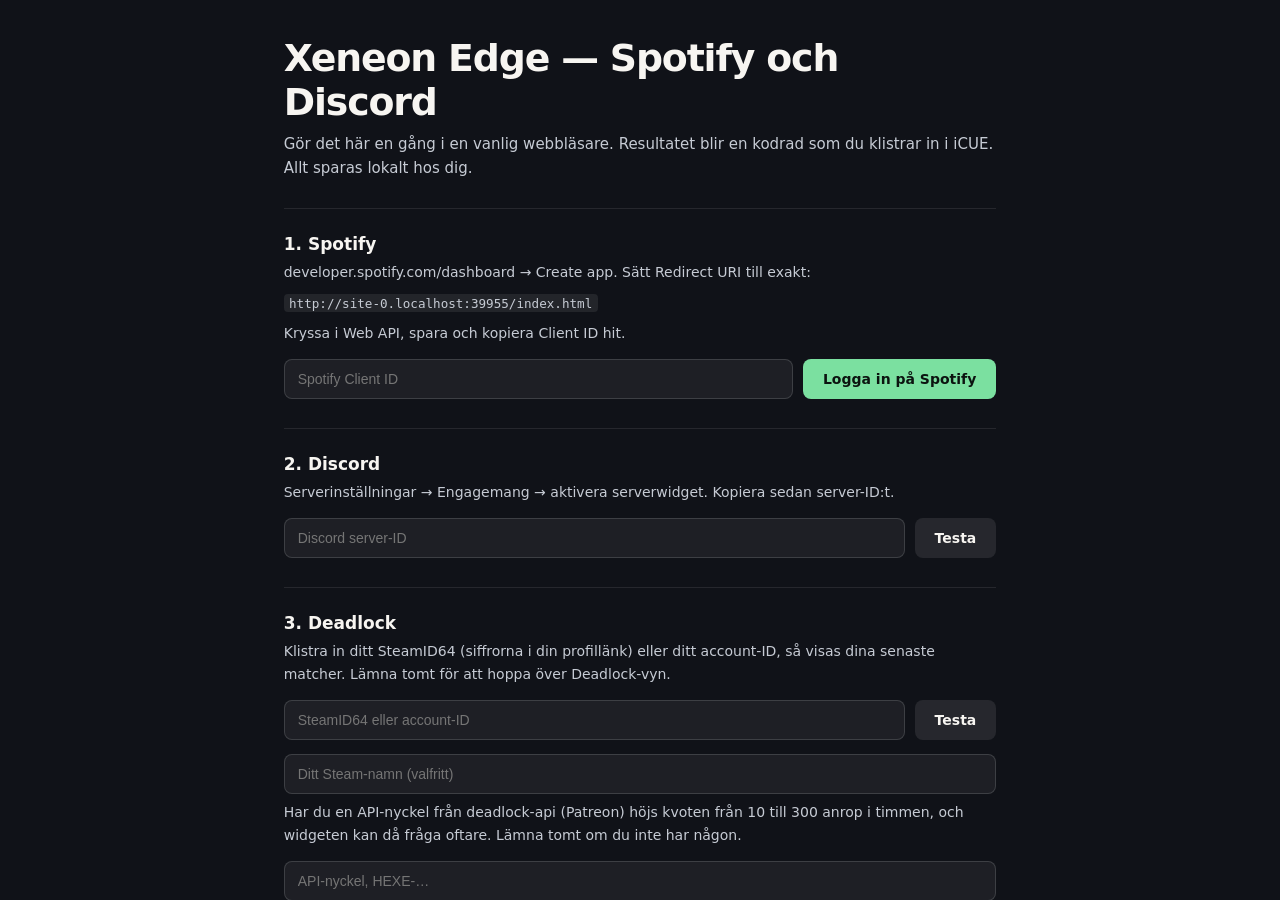
==== index.html @ 40d49f77 "Add files via upload" ====
<!DOCTYPE html>
<html lang="sv">
<head>
<meta charset="utf-8">
<meta name="viewport" content="width=device-width, initial-scale=1, viewport-fit=cover">
<title>Xeneon Edge — Spotify / Discord</title>
<link rel="stylesheet" href="styles.css?v=45">
</head>

<body data-view="spotify">

<div id="grad"></div>
<div id="bg"></div>
<div id="glow"></div>
<div id="glow2"></div>
<div id="glow3"></div>

<img id="art" alt="" crossorigin="anonymous" style="display:none">
<section class="view on" id="vSpotify">
  <div id="artWrap"><img id="artView" alt=""></div>
  <div id="main">
  <div id="head">
    <div id="title">Ansluter…</div>
    <div id="artist"></div>
    <div id="album"></div>
  </div>
  <div id="foot">
    <div id="progress">
      <span id="tCur">0:00</span>
      <div id="track"><div id="played"></div></div>
      <span id="tTot" class="r">0:00</span>
    </div>
    <div id="controls">
      <button class="round small" id="btnShuffle" title="Blanda"><svg viewBox="0 0 24 24"><path d="M17 3l4 4-4 4V8h-2.2l-2.3 3-1.3-1.7L13.6 6H17V3zM3 6h4.3l7 9H17v-3l4 4-4 4v-3h-3.6l-7-9H3V6zm0 12h3.4l2.3-3 1.3 1.7L7.9 21H3v-3z"/></svg></button>
      <button class="round" id="btnPrev" title="Föregående"><svg viewBox="0 0 24 24"><path d="M6 5h2.4v14H6zm3.4 7L20 5v14z"/></svg></button>
      <button class="round" id="btnPlay" title="Spela eller pausa"><svg viewBox="0 0 24 24"><path id="playPath" d="M7 4l13 8-13 8z"/></svg></button>
      <button class="round" id="btnNext" title="Nästa"><svg viewBox="0 0 24 24"><path d="M15.6 5H18v14h-2.4zM14.6 12L4 19V5z"/></svg></button>
      <button class="round small" id="btnRepeat" title="Upprepa"><svg viewBox="0 0 24 24"><path id="repPath" d="M7 7h10v3l4-4-4-4v3H5v6h2V7zm10 10H7v-3l-4 4 4 4v-3h12v-6h-2v4z"/></svg></button>
    </div>
    <div id="volRow">
      <div id="vol">
        <button class="round small" id="volDown" title="Sänk volymen"><svg viewBox="0 0 24 24"><path d="M3 9h4l5-4v14l-5-4H3zm12 1h7v3h-7z"/></svg></button>
        <div id="volBar"><div id="volFill"></div></div>
        <button class="round small" id="volUp" title="Höj volymen"><svg viewBox="0 0 24 24"><path d="M3 9h4l5-4v14l-5-4H3zm14-1h3v3h3v3h-3v3h-3v-3h-3v-3h3z"/></svg></button>
        <span id="volNum"></span>
      </div>
    </div>
    <div id="meta2">
      <div id="next"><img id="nextArt" alt=""><span id="nextTxt"></span></div>
      <span id="device"></span>
    </div>
  </div>
  </div>
  <div id="idle">
    <div id="idleLeft">
      <div id="clock">--:--</div>
      <div id="date"></div>
      <div id="idleMsg">Inget spelas just nu</div>
    </div>
    <div id="wxRule"></div>
    <div id="wx">
      <div id="wxNow">
        <div id="wxIcon"></div>
        <div>
          <div id="wxTemp">--°</div>
          <div id="wxText"></div>
          <div id="wxRange"></div>
        </div>
      </div>
      <div id="wxHours"></div>
      <div id="wxPlace"></div>
    </div>
  </div>
</section>

<div id="voice">
  <div class="faces" id="voiceFaces"></div>
  <div id="voiceName"></div>
</div>

<section class="view" id="vDiscord">
  <div id="dcHead">
    <h2><span id="dcDot"></span>Discord</h2>
    <span id="dcCount"></span>
  </div>
  <div id="dcBody"><div id="dcMsg">Hämtar…</div></div>
</section>


<section id="vDeadlock">
  <div id="dlHead">
    <img id="dlLogo" src="deadlock-logo.png" alt="Deadlock"
         onload="document.getElementById('dlHead').classList.add('haslogo')"
         onerror="this.remove()">
    <h2>Deadlock</h2>
    <span id="dlForm"></span>
    <span id="dlStreak"></span>
    <span id="dlFresh"></span>
    <button id="dlRefresh" title="Hämta om">Refresh</button>
    <button id="heroBtn">Heroes</button>
    <button id="itemsBtn">Items</button>
    <span id="dlClose">Swipe up to close</span>
    <button id="patchBtn" title="Patch notes">
      <img src="ui/patchnotes.png?v=45" alt="">
    </button>
  </div>
  <div id="listView">
    <div id="career"></div>
    <div id="dlBody"><div id="dlMsg">Loading…</div></div>
  </div>
  <div id="secNav">
    <button id="navPrev" title="Tillbaka">←</button>
    <span id="secName"></span>
    <button id="navNext" title="Nästa">→</button>
  </div>
  <div id="items">
    <div id="itemGrid"></div>
  </div>
  <div id="heroes">
    <div id="heroGrid"></div>
    <div id="heroSum"></div>
  </div>
  <div id="patch">
    <div id="patchSide">
      <div id="patchBar">
        <button id="patchBack">← Matches</button>
        <button id="patchRefresh" title="Hämta om">Refresh</button>
      </div>
      <div id="patchList"></div>
    </div>
    <div id="patchDoc"></div>
    <div id="patchHeroes"></div>
  </div>
  <div id="dlDetail">
    <div id="dlBg"></div>
    <div id="mHead"><button id="dlBack">← Matches</button></div>
    <div id="scoreBar"></div>
    <div id="teams"></div>
    <div id="player">
      <div id="pLeft"></div>
      <div id="pRight"></div>
    </div>
  </div>
</section>

<div id="now"></div>
<div id="dlFlash"></div>
<div id="grip" title="Deadlock">
  <svg viewBox="0 0 24 24"><path d="M12 16l-7-7h14z"/></svg>
  <span id="gripText">Deadlock</span>
</div>
<div id="streak"></div>
<div id="tip"></div>
<div id="toasts"></div>

<button id="gear" title="Inställningar">
  <svg viewBox="0 0 24 24"><path d="M12 15.5A3.5 3.5 0 1 1 12 8.5a3.5 3.5 0 0 1 0 7zm7.4-2.2.1-1.3-.1-1.3 2-1.5-2-3.4-2.3 1a7.6 7.6 0 0 0-2.2-1.3L14.5 3h-5l-.4 2.5a7.6 7.6 0 0 0-2.2 1.3l-2.3-1-2 3.4 2 1.5-.1 1.3.1 1.3-2 1.5 2 3.4 2.3-1c.7.6 1.4 1 2.2 1.3l.4 2.5h5l.4-2.5c.8-.3 1.5-.7 2.2-1.3l2.3 1 2-3.4z"/></svg>
</button>

<div id="setup">
 <div class="wrap">
  <h1>Xeneon Edge — Spotify och Discord</h1>
  <p>Gör det här en gång i en vanlig webbläsare. Resultatet blir en kodrad som du klistrar in i iCUE. Allt sparas lokalt hos dig.</p>

  <div class="step">
    <h3>1. Spotify</h3>
    <p>developer.spotify.com/dashboard → Create app. Sätt Redirect URI till exakt:</p>
    <p><code id="redir"></code></p>
    <p>Kryssa i Web API, spara och kopiera Client ID hit.</p>
    <div class="field">
      <input id="inCid" placeholder="Spotify Client ID" autocomplete="off" spellcheck="false">
      <button class="btn" id="btnLogin">Logga in på Spotify</button>
    </div>
    <p id="authState"></p>
  </div>

  <div class="step">
    <h3>2. Discord</h3>
    <p>Serverinställningar → Engagemang → aktivera serverwidget. Kopiera sedan server-ID:t.</p>
    <div class="field">
      <input id="inGuild" placeholder="Discord server-ID" inputmode="numeric" autocomplete="off">
      <button class="btn ghost" id="btnTest">Testa</button>
    </div>
    <p id="dcState"></p>
  </div>


  <div class="step">
    <h3>3. Deadlock</h3>
    <p>Klistra in ditt SteamID64 (siffrorna i din profillänk) eller ditt account-ID, så visas dina senaste matcher. Lämna tomt för att hoppa över Deadlock-vyn.</p>
    <div class="field">
      <input id="inDl" placeholder="SteamID64 eller account-ID" inputmode="numeric" autocomplete="off">
      <button class="btn ghost" id="btnDlTest">Testa</button>
    </div>
    <div class="field">
      <input id="inNm" placeholder="Ditt Steam-namn (valfritt)" autocomplete="off">
    </div>
    <p>Har du en API-nyckel från deadlock-api (Patreon) höjs kvoten från 10 till 300 anrop
       i timmen, och widgeten kan då fråga oftare. Lämna tomt om du inte har någon.</p>
    <div class="field">
      <input id="inKey" placeholder="API-nyckel, HEXE-…" autocomplete="off" spellcheck="false">
    </div>
    <p id="dlState"></p>
  </div>

  <div class="step">
    <h3>4. Väder i viloläget</h3>
    <p>Skriv din ort så visas vädret bredvid klockan när ingen musik spelas. Data från Open-Meteo, ingen nyckel eller inloggning behövs.</p>
    <div class="field">
      <input id="inWx" placeholder="Solna" autocomplete="off">
      <button class="btn ghost" id="btnWx">Slå upp</button>
    </div>
    <p id="wxState"></p>
  </div>
  <div class="step">
    <h3>5. Tillbaka till musiken automatiskt</h3>
    <p>Sekunder innan Discord-vyn växlar tillbaka av sig själv. 0 stänger av.</p>
    <div class="field">
      <input id="inBack" placeholder="0" inputmode="numeric" style="max-width:120px;min-width:120px">
    </div>
  </div>

  <div class="step">
    <h3>6. Klistra in i iCUE</h3>
    <p>Lägg till en iFrame-widget och klistra in hela kodraden nedan.</p>
    <div class="field">
      <button class="btn" id="btnMake">Skapa kod</button>
      <button class="btn ghost" id="btnCopy">Kopiera</button>
      <button class="btn ghost" id="btnClose">Stäng</button>
    </div>
    <div id="out">Logga in på Spotify först.</div>
    <p>Koden innehåller din personliga token. Behåll den för dig själv.</p>
  </div>
 </div>
</div>
<script src="js/core.js?v=45"></script>
<script src="js/spotify.js?v=45"></script>
<script src="js/weather.js?v=45"></script>
<script src="js/deadlock-data.js?v=45"></script>
<script src="js/deadlock-match.js?v=45"></script>
<script src="js/deadlock-player.js?v=45"></script>
<script src="js/deadlock-heroes.js?v=45"></script>
<script src="js/deadlock-patch.js?v=45"></script>
<script src="js/ui.js?v=45"></script>
<script src="js/boot.js?v=45"></script>
</body>
</html>
---- styles.css ----
@font-face{font-family:'Reaver';src:url('fonts/reaver-semibold.woff2') format('woff2');
    font-weight:600 900;font-display:swap}
  @font-face{font-family:'Reaver';src:url('fonts/reaver-regular.woff2') format('woff2');
    font-weight:400 500;font-display:swap}
  @font-face{font-family:'Radiance';src:url('fonts/radiance-regular.woff2') format('woff2');
    font-weight:400 500;font-display:swap}
  @font-face{font-family:'Radiance';src:url('fonts/radiance-bold.woff2') format('woff2');
    font-weight:600 900;font-display:swap}
  :root{
    --ink:#F7F5F1; --ink-dim:#C6CBD4; --base:#161922;
    --accent:#7BE0A0; --accent2:#5C8FD6; --g1:#2C4A46; --g2:#12151C;
    --discord:#5865F2;
    --pad: clamp(16px, 4vh, 44px);
    --title: clamp(28px, 12vh, 132px);
    --artist: clamp(15px, 4.6vh, 50px);
    --meta: clamp(11px, 2.7vh, 28px);
  }
  *{box-sizing:border-box;margin:0;padding:0}
  html,body{width:100%;height:100%;min-width:100vw;min-height:100vh;overflow:hidden;
      background:#14161C}
  body{background:var(--base);color:var(--ink);touch-action:none;overscroll-behavior:none;
    font-family:"Segoe UI Variable Display","Segoe UI",system-ui,sans-serif;
    -webkit-font-smoothing:antialiased;user-select:none}
  button{font:inherit;color:inherit;background:none;border:0;cursor:pointer;
    -webkit-tap-highlight-color:transparent;outline:none}
  button:focus{outline:none}
  button:focus-visible{outline:2px solid rgba(255,255,255,.6);outline-offset:3px;border-radius:50%}
  *{-webkit-tap-highlight-color:transparent}

  /* --- bakgrund: mjuk färgtoning ur omslaget + drivande omslagsbild --- */
  #grad{position:fixed;inset:0;z-index:0;background-size:180% 180%;
        background-image:linear-gradient(155deg, var(--g1) 0%, var(--g2) 55%, var(--g1) 100%);
        animation:slide 28s ease-in-out infinite alternate;
        transition:background-image .7s ease}
  @keyframes slide{
    from{background-position:0% 20%}
    to  {background-position:100% 80%}
  }
  #bg{position:fixed;inset:-16%;z-index:0;background-size:cover;background-position:center;
      filter:blur(70px) saturate(1.7) brightness(.85);opacity:.5;
      transition:background-image .45s ease;animation:drift 36s ease-in-out infinite alternate}
  @keyframes drift{
    from{transform:scale(1.15) translate(-3%,-2%) rotate(-1.5deg);filter:blur(70px) saturate(1.6) brightness(.8) hue-rotate(-8deg)}
    to  {transform:scale(1.32) translate(3%,2%) rotate(1.5deg);filter:blur(70px) saturate(1.9) brightness(.92) hue-rotate(8deg)}
  }
  #glow,#glow2,#glow3{position:fixed;inset:-10%;z-index:0;pointer-events:none;
      mix-blend-mode:screen;will-change:transform,opacity}
  #glow{background:radial-gradient(closest-side, var(--accent), transparent 72%);
        width:70%;height:150%;inset:auto;left:-8%;top:-25%;filter:blur(60px);
        animation:orbit1 23s ease-in-out infinite alternate}
  #glow2{background:radial-gradient(closest-side, var(--accent2), transparent 72%);
        width:60%;height:140%;inset:auto;right:-6%;top:-15%;filter:blur(70px);
        animation:orbit2 31s ease-in-out infinite alternate}
  #glow3{background:radial-gradient(closest-side, var(--accent), transparent 70%);
        width:44%;height:120%;inset:auto;left:38%;bottom:-40%;filter:blur(80px);
        animation:orbit3 17s ease-in-out infinite alternate}
  @keyframes orbit1{
    from{opacity:.22;transform:translate(0,0) scale(1)}
    to  {opacity:.5;transform:translate(26%,12%) scale(1.22)}
  }
  @keyframes orbit2{
    from{opacity:.42;transform:translate(0,6%) scale(1.1)}
    to  {opacity:.16;transform:translate(-30%,-8%) scale(.9)}
  }
  @keyframes orbit3{
    from{opacity:.3;transform:translate(-14%,0) scale(.95)}
    to  {opacity:.12;transform:translate(18%,-14%) scale(1.3)}
  }
  body.paused #bg,body.paused #glow,body.paused #glow2,body.paused #glow3,
  body.paused #grad{animation-play-state:paused}

  .view{position:fixed;inset:0;width:100vw;height:100vh;z-index:1;opacity:0;pointer-events:none;transition:opacity .3s ease}
  .view.on{opacity:1;pointer-events:auto}

  /* ---------------- Spotify ---------------- */
  #vSpotify{display:flex;flex-direction:row;align-items:stretch;gap:var(--pad);padding:var(--pad)}
  #artWrap{height:76%;aspect-ratio:1;flex:none;align-self:center}
  #artView{width:100%;height:100%;border-radius:12px;object-fit:contain;
       opacity:1;
       background:rgba(255,255,255,.05);box-shadow:0 18px 50px rgba(0,0,0,.5);
       transition:transform .9s cubic-bezier(.2,.7,.2,1)}
  body.beat #artView{transform:scale(1.012)}
  #main{flex:1;min-width:0;display:flex;flex-direction:column}
  #artView,#head{transition:opacity .2s ease, transform .22s ease}
  body.swap #artView{opacity:0;transform:scale(.965)}
  body.swap #head{opacity:0;transform:translateY(10px)}
  #grad{transition:background .7s ease}
  #head{flex:1;min-height:0;display:flex;flex-direction:column;justify-content:center;gap:.12em}
  #title{font-size:var(--title);font-weight:800;letter-spacing:-.03em;line-height:1;
         white-space:nowrap;overflow:hidden;text-overflow:ellipsis}
  #artist{font-size:var(--artist);font-weight:600;color:var(--ink);opacity:.92;
          white-space:nowrap;overflow:hidden;text-overflow:ellipsis}
  #album{font-size:var(--meta);color:var(--ink-dim);opacity:.75;
         white-space:nowrap;overflow:hidden;text-overflow:ellipsis}

  #foot{flex:none;display:flex;flex-direction:column;align-items:center;gap:clamp(6px,1.4vh,16px)}
  #progress{width:100%;display:flex;align-items:center;gap:.8em}
  #progress span{font-size:var(--meta);color:var(--ink-dim);font-variant-numeric:tabular-nums;
                 opacity:.85;min-width:5ch}
  #progress span.r{text-align:right}
  #track{flex:1;height:clamp(4px,.9vh,8px);border-radius:99px;background:rgba(255,255,255,.22);
         touch-action:none;position:relative}
  #played{height:100%;width:0;border-radius:99px;background:var(--ink);transition:width .25s linear}

  #controls{display:flex;align-items:center;justify-content:center;gap:clamp(16px,4vh,52px)}
  .round{border-radius:50%;display:grid;place-items:center;flex:none;opacity:.9;
       width:clamp(44px,11vh,110px);height:clamp(44px,11vh,110px);
       transition:opacity .15s,background .15s,transform .1s}
  .round:hover,.round:focus-visible{opacity:1;background:rgba(255,255,255,.12)}
  .round:active{transform:scale(.92)}
  .round svg{width:52%;height:52%;fill:currentColor}
  .small{width:clamp(34px,7.5vh,76px);height:clamp(34px,7.5vh,76px);opacity:.6}
  .small.active{opacity:1;color:var(--accent)}
  #btnPlay{width:clamp(56px,15vh,152px);height:clamp(56px,15vh,152px);
       background:var(--ink);color:#111;opacity:1}
  #btnPlay:hover{background:#fff}
  #btnPlay svg{width:40%;height:40%}

  #volRow{display:flex;align-items:center;justify-content:center;gap:clamp(10px,2vh,22px);
          width:min(62%,820px)}
  #vol{display:none;align-items:center;gap:clamp(10px,2vh,22px);width:100%}
  #vol.on{display:flex}
  #vol .round{width:clamp(40px,9vh,92px);height:clamp(40px,9vh,92px);background:rgba(255,255,255,.1);opacity:.9}
  #volBar{flex:1;height:clamp(14px,3vh,30px);border-radius:99px;background:rgba(255,255,255,.2);
          touch-action:none;position:relative;cursor:pointer}
  #volFill{height:100%;width:50%;border-radius:99px;background:var(--accent);transition:width .1s}
  #volFill::after{content:"";position:absolute;top:50%;left:calc(var(--vp,50%) - .5em);
          width:1em;height:1em;border-radius:50%;background:#fff;transform:translateY(-50%);
          box-shadow:0 2px 10px rgba(0,0,0,.45)}
  #volNum{font-size:var(--meta);color:var(--ink-dim);font-variant-numeric:tabular-nums;
          min-width:4.5ch;text-align:right}

  #meta2{display:flex;align-items:center;justify-content:center;gap:clamp(14px,3vh,34px);
         width:100%;min-height:1.2em}
  #next{display:none;align-items:center;gap:.55em;min-width:0;max-width:52%}
  #next.on{display:flex}
  #nextArt{width:clamp(24px,4.6vh,50px);height:clamp(24px,4.6vh,50px);border-radius:5px;
           object-fit:cover;background:rgba(255,255,255,.1);flex:none}
  #nextTxt{font-size:var(--meta);color:var(--ink-dim);white-space:nowrap;overflow:hidden;
           text-overflow:ellipsis;min-width:0}
  #nextTxt b{color:var(--ink);font-weight:600}
  #nextTxt i{font-style:normal;opacity:.55;margin-right:.45em}
  #device{font-size:var(--meta);color:var(--accent);opacity:.85;
          white-space:nowrap;overflow:hidden;text-overflow:ellipsis;max-width:20ch}

  #idle{position:absolute;inset:0;display:none;align-items:center;justify-content:center;
        gap:clamp(24px,5vw,90px);padding:0 var(--pad)}
  #idle.on{display:flex}
  body.idle #now{display:none}
  #idleLeft{display:flex;flex-direction:column;align-items:flex-end;text-align:right}
  #clock{font-size:clamp(54px,32vh,240px);font-weight:200;letter-spacing:-.045em;
         font-variant-numeric:tabular-nums;line-height:.92}
  #date{font-size:var(--meta);color:var(--ink-dim);opacity:.8;margin-top:.5em;
        text-transform:capitalize;letter-spacing:.04em}
  #idleMsg{font-size:var(--meta);color:var(--ink-dim);opacity:.5;margin-top:.2em}
  #wxRule{width:1px;align-self:stretch;margin:14% 0;
          background:linear-gradient(180deg,transparent,rgba(255,255,255,.22),transparent)}
  #wx{display:none;flex-direction:column;gap:clamp(8px,1.6vh,18px);min-width:0}
  #wx.on{display:flex}
  #wxNow{display:flex;align-items:center;gap:clamp(10px,2vw,26px)}
  #wxIcon{width:clamp(44px,13vh,130px);height:clamp(44px,13vh,130px);flex:none}
  #wxTemp{font-size:clamp(34px,14vh,120px);font-weight:300;letter-spacing:-.04em;
          line-height:.9;font-variant-numeric:tabular-nums}
  #wxText{font-size:var(--meta);color:var(--ink-dim)}
  #wxPlace{font-size:var(--meta);color:var(--ink-dim);opacity:.65}
  #wxRange{font-size:var(--meta);color:var(--ink-dim);opacity:.8;margin-top:.25em;
           font-variant-numeric:tabular-nums}
  #wxHours{display:flex;gap:clamp(6px,1vw,16px)}
  .hr{display:flex;flex-direction:column;align-items:center;gap:.25em;
      padding:.5em clamp(6px,.9vw,14px);border-radius:14px;
      background:rgba(255,255,255,.06);border:1px solid rgba(255,255,255,.08);
      font-size:calc(var(--meta) * .82);color:var(--ink-dim);font-variant-numeric:tabular-nums}
  .hr b{color:var(--ink);font-weight:600;font-size:var(--meta)}
  .hr svg{width:clamp(16px,3vh,30px);height:clamp(16px,3vh,30px)}

  /* röstremsa */
  #now{position:fixed;top:calc(var(--pad) * .5);left:50%;transform:translateX(-50%);z-index:2;
        font-size:clamp(16px,4.4vh,46px);font-weight:600;color:var(--ink);opacity:.62;
        font-variant-numeric:tabular-nums;letter-spacing:.02em}
  body.sheet #now{opacity:0}
  #dlFlash{position:fixed;top:calc(var(--pad) * .5 + clamp(20px,5.4vh,56px));left:50%;
        transform:translateX(-50%) translateY(-8px);z-index:2;opacity:0;
        display:flex;align-items:center;gap:.5em;white-space:nowrap;
        padding:.3em .85em;border-radius:999px;font-size:var(--meta);
        background:rgba(20,14,9,.5);backdrop-filter:blur(12px);
        border:1px solid rgba(255,255,255,.12);color:var(--ink);
        transition:opacity .35s ease, transform .35s ease;pointer-events:none}
  #dlFlash.on{opacity:1;transform:translateX(-50%) translateY(0)}
  #dlFlash img{width:clamp(18px,3.2vh,32px);height:clamp(18px,3.2vh,32px);
        border-radius:5px;object-fit:contain}
  #dlFlash .w{color:#7CE0A6;font-weight:700}
  #dlFlash .l{color:#E88E86;font-weight:700}
  #dlFlash .kda{color:var(--ink-dim);font-variant-numeric:tabular-nums}
  body.sheet #dlFlash{opacity:0}
  body[data-view="discord"] #dlFlash{opacity:0}
  #voice{position:fixed;right:var(--pad);top:var(--pad);z-index:2;display:none;
         align-items:center;gap:.7em;padding:.45em .8em;border-radius:999px;
         background:rgba(10,11,16,.4);backdrop-filter:blur(14px);
         border:1px solid rgba(255,255,255,.1)}
  #voice.on{display:flex}
  #voiceName{font-size:var(--meta);color:var(--ink-dim);white-space:nowrap;max-width:26ch;
             overflow:hidden;text-overflow:ellipsis}
  #voiceName b{color:var(--ink);font-weight:600}
  .faces{display:flex}
  .faces img{width:clamp(22px,4vh,42px);height:clamp(22px,4vh,42px);border-radius:50%;
             margin-left:-.42em;border:2px solid rgba(10,11,16,.85);background:#2a2d36}
  .faces img:first-child{margin-left:0}

  /* ---------------- Discord ---------------- */
  #vDiscord{padding:var(--pad);background:rgba(9,10,14,.9);display:flex;flex-direction:column;gap:.7em}
  #dcHead{display:flex;align-items:baseline;gap:.7em;flex:none}
  #dcHead h2{font-size:clamp(20px,6vh,60px);font-weight:700;letter-spacing:-.03em}
  #dcCount{font-size:var(--meta);color:var(--ink-dim)}
  #dcDot{display:inline-block;width:.4em;height:.4em;border-radius:50%;background:var(--discord);
         margin-right:.45em;vertical-align:.1em}
  #dcBody{flex:1;min-height:0;display:flex;gap:clamp(12px,1.6vw,26px);overflow-x:auto;overflow-y:hidden}
  #dcBody::-webkit-scrollbar{height:4px}
  #dcBody::-webkit-scrollbar-thumb{background:rgba(255,255,255,.16);border-radius:2px}
  .chan{flex:none;width:clamp(190px,20vw,320px);border-radius:14px;padding:.85em 1em;
        background:rgba(255,255,255,.05);border:1px solid rgba(255,255,255,.08);
        display:flex;flex-direction:column;gap:.5em;overflow:hidden}
  .chan.live{border-color:rgba(88,101,242,.55);background:rgba(88,101,242,.12)}
  .chan h4{font-size:var(--meta);font-weight:600;white-space:nowrap;overflow:hidden;text-overflow:ellipsis}
  .chan h4 span{color:var(--ink-dim);margin-right:.35em}
  .who{display:flex;flex-direction:column;gap:.42em;overflow:hidden}
  .who div{display:flex;align-items:center;gap:.5em;font-size:var(--meta);
           white-space:nowrap;overflow:hidden;text-overflow:ellipsis}
  .who img{width:clamp(20px,3.4vh,34px);height:clamp(20px,3.4vh,34px);border-radius:50%;
           flex:none;background:#2a2d36}
  .who .muted{opacity:.45}
  .empty{font-size:var(--meta);color:var(--ink-dim);opacity:.5}
  #dcMsg{font-size:var(--meta);color:var(--ink-dim);align-self:center;margin:auto}


  
/* ---------------- Deadlock ---------------- */
  #vDeadlock,#dlFlash,#streak{font-family:'Radiance','Segoe UI',system-ui,sans-serif}
  #dlHead h2,.team h5,.mres,.mname,#dlBack,.mkda{font-family:'Reaver','Radiance',serif}
  .mkda{letter-spacing:.01em}
  .mres{letter-spacing:.12em}
  .mname{letter-spacing:.03em;font-weight:600}
  #streak b{font-family:'Reaver',serif}
  #vDeadlock{position:fixed;left:0;right:0;top:0;width:100vw;height:88vh;z-index:4;
    padding:var(--pad);padding-top:calc(var(--pad) * .6);
    background:linear-gradient(180deg, rgba(17,12,8,.97) 0%, rgba(15,10,7,.95) 62%,
               rgba(13,9,6,.86) 100%);
    border-bottom:1px solid rgba(232,184,114,.16);
    display:flex;flex-direction:column;gap:.5em;
    transform:translateY(-100%);backface-visibility:hidden;
    transition:transform .34s cubic-bezier(.2,.8,.2,1);
    box-shadow:0 26px 70px rgba(0,0,0,.45)}
  #vDeadlock.open{transform:translateY(0)}
  body.match #vDeadlock,body.hero #vDeadlock,body.patch #vDeadlock{height:100vh}
  body.match #dlHead,body.hero #dlHead,body.patch #dlHead{display:none}
  body.match #grip,body.hero #grip,body.patch #grip{top:calc(100vh - 1px)}
  #grip{position:fixed;top:0;left:50%;transform:translateX(-50%);z-index:6;
    width:clamp(110px,16vw,230px);height:clamp(22px,4vh,42px);
    display:flex;align-items:center;justify-content:center;gap:.4em;cursor:pointer;
    border-radius:0 0 14px 14px;
    background:linear-gradient(180deg, rgba(232,184,114,.28), rgba(232,184,114,.1));
    border:1px solid rgba(232,184,114,.32);border-top:0;
    transition:background .2s,transform .15s}
  #grip:hover{background:linear-gradient(180deg, rgba(232,184,114,.45), rgba(232,184,114,.18))}
  #grip:active{transform:translateX(-50%) scale(.96)}
  #grip svg{width:clamp(14px,2.4vh,24px);height:clamp(14px,2.4vh,24px);fill:#F0CB93;
    transition:transform .3s}
  #grip span{font-size:calc(var(--meta) * .72);color:#F0CB93;letter-spacing:.08em;
    text-transform:uppercase;font-weight:600;white-space:nowrap}
  /* flärpen stannar vid överkanten — nederkanten är Windows kantgest */
  body.sheet #grip{top:calc(88vh - 1px);border-radius:0 0 14px 14px;
    background:linear-gradient(180deg, rgba(232,184,114,.42), rgba(232,184,114,.16));
    border:1px solid rgba(232,184,114,.36);border-top:0}
  body.sheet #grip svg{transform:rotate(180deg)}
  #dlClose{margin-left:auto;font-size:var(--meta);color:var(--ink-dim);opacity:.6;cursor:pointer}
  #dlClose:hover{opacity:1;color:#F0CB93}
  #dlFresh{font-size:calc(var(--meta) * .85);color:var(--ink-dim);opacity:.7}
  #dlFresh.stale{color:#E8B872;opacity:.9}
  #dlRefresh{font-size:calc(var(--meta) * .85);color:#F0CB93;opacity:.8;
        padding:.15em .8em;border-radius:99px;border:1px solid rgba(232,184,114,.3)}
  #dlRefresh:hover{opacity:1;background:rgba(232,184,114,.14)}
  #dlRefresh.busy{opacity:.4}
  #streak{position:fixed;left:var(--pad);top:var(--pad);z-index:2;display:none;
    align-items:center;gap:.5em;padding:.35em .85em;border-radius:999px;
    font-size:var(--meta);background:rgba(232,184,114,.18);color:#F0CB93;
    border:1px solid rgba(232,184,114,.3)}
  #streak.on{display:flex}
  #streak b{color:#fff;font-weight:700}
  body[data-view="discord"] #streak{display:none}
  #dlHead{display:flex;align-items:baseline;gap:.9em;flex:none;flex-wrap:wrap}
  #dlLogo{height:clamp(30px,9.5vh,96px);width:auto;flex:none;
          background:none;backface-visibility:hidden;transform:translateZ(0)}
  #dlHead.haslogo h2{display:none}
  #dlHead{align-items:center}
  #dlHead h2{font-size:clamp(20px,6vh,60px);font-weight:800;letter-spacing:-.03em;color:#F0CB93;
             text-shadow:0 2px 20px rgba(0,0,0,.35)}
  #dlForm{font-size:var(--meta);color:var(--ink-dim)}
  #dlForm b{color:var(--ink)}
  #dlStreak{font-size:var(--meta);padding:.15em .8em;border-radius:99px;
            background:rgba(232,184,114,.2);color:#F5DCB4;
            border:1px solid rgba(232,184,114,.28)}
  #listView{flex:1;min-height:0;display:flex;flex-direction:column;gap:.5em}
  #listView.off{display:none}
  #career{display:none;flex:none;align-items:stretch;align-self:flex-start;
        border-radius:12px;overflow:hidden;
        background:linear-gradient(90deg, rgba(232,184,114,.12), rgba(255,255,255,.045));
        border:1px solid rgba(232,184,114,.18)}
  #career.on{display:flex}
  .stat{display:flex;flex-direction:column;gap:0;padding:.3em 1.1em;
        border-right:1px solid rgba(255,255,255,.08)}
  .stat:last-child{border-right:0}
  .stat b{font-family:'Reaver',serif;font-size:calc(var(--meta) * 1.3);font-weight:700;
        letter-spacing:.01em;font-variant-numeric:tabular-nums;line-height:1.15;color:#F3E7D3}
  .stat span{font-size:calc(var(--meta) * .72);color:var(--ink-dim);opacity:.75;
        letter-spacing:.1em;text-transform:uppercase;line-height:1.2}
  #dlBody{flex:1;min-height:0;display:flex;gap:clamp(8px,1.2vw,18px);overflow-x:auto}
  #dlBody::-webkit-scrollbar{height:4px}
  #dlBody::-webkit-scrollbar-thumb{background:rgba(255,255,255,.16);border-radius:2px}
  .match{flex:0 0 auto;scroll-snap-align:start;
         width:clamp(240px,18vw,470px);border-radius:14px;
         position:relative;overflow:hidden;display:block;padding:.7em .85em 0;
         background:rgba(255,255,255,.06);border:1px solid rgba(255,255,255,.12);
         box-shadow:0 8px 24px rgba(0,0,0,.3);cursor:pointer;
         transition:transform .14s,box-shadow .14s,border-color .15s}
  .match:hover{transform:translateY(-4px);box-shadow:0 16px 36px rgba(0,0,0,.45)}
  .match:active{transform:scale(.97)}
  .match.win{border-color:rgba(95,208,138,.42);
    background:linear-gradient(175deg, rgba(58,150,102,.55) 0%, rgba(30,86,62,.5) 55%, rgba(16,40,31,.55) 100%)}
  .match.loss{border-color:rgba(224,104,95,.4);
    background:linear-gradient(175deg, rgba(168,72,64,.5) 0%, rgba(104,44,42,.5) 55%, rgba(44,20,20,.55) 100%)}

  /* papperstextur — olika per variant */
  .paper{position:absolute;inset:0;z-index:0;background-size:cover;background-position:center;
         opacity:.22;mix-blend-mode:overlay;pointer-events:none}
  .v0 .paper,.v3 .paper{background-image:url(ui/paper1.png)}
  .v1 .paper,.v4 .paper{background-image:url(ui/paper2.png)}
  .v2 .paper,.v5 .paper{background-image:url(ui/paper3.png)}
  .v3 .paper{transform:scaleX(-1)}
  .v4 .paper{transform:rotate(180deg)}

  /* dekor — sigill, graffiti, kulhål */
  .deco{position:absolute;z-index:1;background-size:contain;background-repeat:no-repeat;
        pointer-events:none}
  .v0 .deco{width:52%;aspect-ratio:1;right:-10%;top:4%;opacity:.16;
        background-image:url(ui/sigil1.png);transform:rotate(-9deg)}
  .v1 .deco{width:46%;aspect-ratio:1;left:-8%;top:16%;opacity:.2;
        background-image:url(ui/graf1.png);transform:rotate(6deg)}
  .v2 .deco{width:34%;aspect-ratio:1;right:6%;top:18%;opacity:.14;
        background-image:url(ui/symbol1.png)}
  .v3 .deco{width:26%;aspect-ratio:.8;right:9%;top:8%;opacity:.5;
        background-image:url(ui/bullet2.png)}
  .v4 .deco{width:56%;aspect-ratio:1;left:-14%;top:2%;opacity:.15;
        background-image:url(ui/sigil3.png);transform:rotate(14deg)}
  .v5 .deco{width:48%;aspect-ratio:1;right:-8%;top:22%;opacity:.18;
        background-image:url(ui/graf3.png);transform:rotate(-5deg)}

  .mhero{opacity:.98!important;position:absolute;bottom:0;left:50%;transform:translateX(-50%);
         width:132%;max-height:88%;object-fit:contain;object-position:bottom;
         z-index:2;opacity:.96;pointer-events:none;
         transition:transform .25s ease;backface-visibility:hidden}
  .match:hover .mhero{transform:translateX(-50%) scale(1.04)}
  .v1 .mhero,.v4 .mhero{left:56%}
  .v2 .mhero{left:44%}
  .match::after{content:"";position:absolute;inset:0;z-index:3;pointer-events:none;
         background:linear-gradient(180deg, rgba(10,8,6,.55) 0%, rgba(10,8,6,.06) 30%,
                    rgba(10,8,6,0) 48%, rgba(10,8,6,.5) 78%, rgba(10,8,6,.9) 100%)}

  .mstats{position:relative;z-index:4;display:flex;flex-direction:column;gap:.18em;
        align-items:flex-start;text-align:left}
  .mres{align-self:center;font-size:calc(var(--meta) * 1.05);font-weight:800;
        letter-spacing:.12em;text-transform:uppercase;color:#fff;
        padding:.3em 1.3em;background-size:100% 100%;background-repeat:no-repeat;
        text-shadow:0 1px 5px rgba(0,0,0,.7);margin-bottom:.15em}
  .win .mres{background-image:url(ui/stamp-win.png);transform:rotate(-3deg)}
  .loss .mres{background-image:url(ui/stamp-loss.png);transform:rotate(2.5deg)}
  .v1 .mres,.v4 .mres{transform:rotate(4deg)}
  .mkda{font-size:clamp(17px,4.6vh,50px);font-weight:800;letter-spacing:-.025em;
        font-variant-numeric:tabular-nums;line-height:1.02;
        text-shadow:0 2px 14px rgba(0,0,0,.6)}
  .msub{font-size:calc(var(--meta) * .92);color:var(--ink-dim);opacity:.92;
        font-variant-numeric:tabular-nums;line-height:1.35;
        text-shadow:0 1px 8px rgba(0,0,0,.7)}
  .mtags{position:absolute;left:0;right:0;bottom:3.2em;z-index:4;padding:0 .4em;
        gap:.26em .3em}
  .mtags .tag{font-size:calc(var(--meta) * .78);padding:.16em .6em;letter-spacing:.05em}
  .mplayer{display:block;font-family:'Radiance',sans-serif;font-weight:600;
        font-size:calc(var(--meta) * .62);color:var(--ink-dim);opacity:.85;
        letter-spacing:.02em;margin-top:.1em;text-shadow:0 1px 6px rgba(0,0,0,.9)}
  .mname{position:absolute;left:0;right:0;bottom:.5em;z-index:5;text-align:center;
         font-size:var(--meta);font-weight:800;letter-spacing:.01em;
         text-shadow:0 2px 12px rgba(0,0,0,.9);
         white-space:nowrap;overflow:hidden;text-overflow:ellipsis;padding:0 .5em}
  #dlDetail{flex:1;min-height:0;display:none;flex-direction:column;gap:.5em}
  #dlDetail.on{display:flex}
  #dlBack{flex:none;font-size:calc(var(--meta) * .9);color:#F0CB93;opacity:.85;
          padding:.15em .8em;border-radius:99px;border:1px solid rgba(232,184,114,.3)}
  #dlBack:hover{opacity:1;background:rgba(232,184,114,.14)}
  #teams{flex:1;min-height:0;display:flex;gap:clamp(10px,1.4vw,22px);align-items:flex-start}
  .team{flex:1 1 0;min-width:180px;max-height:100%;display:flex;flex-direction:column;gap:.12em;
        border-radius:14px;padding:.4em .5em .5em;overflow:hidden}
  .team{box-shadow:0 16px 44px rgba(0,0,0,.5), inset 0 1px 0 rgba(255,255,255,.08)}
  .team{background:none}
  .team.king{border-color:rgba(232,184,114,.55)}
  .team.mother{border-color:rgba(130,178,240,.55)}
  .team h5{position:relative}
  .team.king h5{border-bottom-color:rgba(232,184,114,.55)}
  .team.mother h5{border-bottom-color:rgba(130,178,240,.55)}
  .team.king h5{color:#E8B872}
  .team.mother h5{color:#9DC2F0}
  .team h5{font-size:var(--meta);font-weight:700;letter-spacing:.02em;opacity:.85}
  .prow{position:relative;border-radius:10px;padding:.2em .6em .24em;margin-bottom:.08em;
        display:flex;align-items:center;gap:.7em}
  .phero{position:relative;z-index:1;flex:none;
        width:clamp(38px,8.4vh,92px);height:clamp(38px,8.4vh,92px);
        object-fit:contain;opacity:0;transition:opacity .18s ease}
  .phero.in{opacity:1}
  .pmain{position:relative;z-index:1;flex:1;min-width:0;display:flex;flex-direction:column;gap:.05em}
  .prow .rowbg{position:absolute;inset:0;z-index:0;border-radius:12px;overflow:hidden;
        background-size:cover;
        background-position:center 26%;opacity:.92;filter:saturate(1.35) contrast(1.08);
        mask-image:linear-gradient(90deg,#000 0%,#000 42%,rgba(0,0,0,.55) 74%,transparent 99%);
        -webkit-mask-image:linear-gradient(90deg,#000 0%,#000 42%,rgba(0,0,0,.55) 74%,transparent 99%)}
  .prow .row,.prow .kit{position:relative;z-index:1}
  .team .row{display:flex;align-items:center;gap:.6em;min-width:0;
        font-size:calc(var(--meta) * 1.3);line-height:1.25}
  .prow.me{background:rgba(255,255,255,.1);
        box-shadow:inset 0 0 0 2px rgba(255,255,255,.32), 0 6px 20px rgba(0,0,0,.4)}
  .team .row img{width:clamp(18px,3.2vh,32px);height:clamp(18px,3.2vh,32px);
        object-fit:contain;flex:none}
  .team .row .nm{flex:1;min-width:0;white-space:nowrap;overflow:hidden;text-overflow:ellipsis}
  .team .row .st{color:var(--ink);opacity:.9;font-variant-numeric:tabular-nums;font-weight:600}
  #matchInfo{flex:none;font-size:calc(var(--meta) * .95);color:var(--ink-dim);opacity:.8;
        position:relative;z-index:1}
  /* resultatlist överst, som spelets egen */
  #scoreBar{display:flex;align-items:center;gap:clamp(10px,1.6vw,32px);flex:none;
        position:relative;z-index:1;padding:.35em clamp(10px,1.4vw,26px);
        border-radius:12px;margin-bottom:.4em;
        background:linear-gradient(90deg, rgba(232,184,114,.42) 0%, rgba(176,132,66,.2) 22%,
                   rgba(0,0,0,.3) 44%, rgba(0,0,0,.3) 56%,
                   rgba(96,140,206,.2) 78%, rgba(130,178,240,.42) 100%)}
  .sbSide{display:flex;align-items:center;gap:clamp(8px,1vw,18px);flex:none;min-width:0}
  .sbSide.right{flex-direction:row-reverse;margin-left:auto}
  .sbSide .patron{width:clamp(38px,8.5vh,90px);height:clamp(38px,8.5vh,90px);flex:none;
        background-size:contain;background-repeat:no-repeat;background-position:center}
  .sbSide .ttl{height:clamp(26px,8vh,84px);width:auto;object-fit:contain}
  .sbSide .res{font-family:'Reaver',serif;font-size:calc(var(--meta) * 1.05);
        letter-spacing:.1em;text-transform:uppercase;font-weight:800;color:#fff;
        padding:.24em .95em;background-size:100% 100%;background-repeat:no-repeat;
        text-shadow:0 1px 4px rgba(0,0,0,.65)}
  .sbSide .res.w{background-image:url(ui/stamp-win.png);transform:rotate(-2.5deg)}
  .sbSide .res.l{background-image:url(ui/stamp-loss.png);transform:rotate(2deg)}
  #sbMid{flex:1;display:flex;align-items:center;justify-content:center;
        gap:clamp(14px,3vw,70px);min-width:0}
  .sbGroup{display:flex;gap:clamp(10px,1.6vw,30px)}
  .sbStat{display:flex;flex-direction:column;align-items:center;line-height:1.1}
  .sbStat b{font-family:'Reaver',serif;font-size:calc(var(--meta) * 1.5);font-weight:700;
        font-variant-numeric:tabular-nums}
  .sbStat span{font-size:calc(var(--meta) * .68);color:var(--ink-dim);letter-spacing:.1em;
        text-transform:uppercase}
  #mHead{display:flex;align-items:center;gap:1em;flex:none;position:relative;z-index:1;
        margin-bottom:.25em}
  #dlDetail{position:relative;background:transparent;flex:1;min-height:0}

  #teams{position:relative;z-index:1;width:100%}
  .team{position:relative}
  .patron{width:clamp(44px,10.5vh,108px);height:clamp(44px,10.5vh,108px);flex:none;
        background-size:contain;background-repeat:no-repeat;background-position:center;
        opacity:.95}

  .team h5{display:flex;align-items:center;justify-content:center;gap:.85em;
        padding-bottom:.3em;margin-bottom:.18em;
        border-bottom:1px solid currentColor;opacity:.95}
  .team h5 .ttl{height:clamp(30px,9vh,92px);width:auto;max-width:52%;object-fit:contain}
  .tres{font-size:calc(var(--meta) * 1.15);letter-spacing:.14em;text-transform:uppercase;
        font-weight:700;font-family:'Reaver',serif}
  .tres.w{color:#7CE0A6} .tres.l{color:#E88E86}

  .team .row .mvp{width:clamp(14px,2.6vh,26px);height:auto;flex:none;opacity:.95}
  .team{overflow-y:auto}
  .kit{display:flex;flex-wrap:nowrap;gap:.24em;overflow:hidden;margin:.05em 0 0}
  .kit img{width:clamp(24px,4.6vh,50px);height:clamp(24px,4.6vh,50px);border-radius:6px;
           object-fit:contain;object-position:center;flex:none;background:none;
           opacity:0;transition:opacity .18s ease}
  .kit img.in{opacity:1}
  .kit .chip{font-size:calc(var(--meta) * .72);color:var(--ink-dim);opacity:.7;
           background:rgba(255,255,255,.08);border-radius:4px;padding:0 .35em}
  #dlMsg{font-size:var(--meta);color:var(--ink-dim);margin:auto;text-align:center;max-width:60ch;line-height:1.5}


  /* hjältebakgrund på korten */
  .cardbg{position:absolute;inset:0;z-index:0;background-size:cover;background-position:center 28%;
        opacity:.5;pointer-events:none}
  .match .paper{opacity:.14}
  .nameimg{height:clamp(14px,3.2vh,34px);width:auto;max-width:86%;object-fit:contain;
        filter:drop-shadow(0 2px 10px rgba(0,0,0,.95))}

  /* matchvyns bakgrund byts per hjälte */
  #dlBg{display:none;position:absolute;inset:-1.4em -1.4em 0;z-index:0;background-color:#120c07;background-size:cover;
        background-position:center 25%;pointer-events:none}
  #dlBg::after{content:"";position:absolute;inset:0;
        background:linear-gradient(180deg, rgba(15,11,7,.62) 0%, rgba(15,11,7,.76) 50%,
                   rgba(14,10,7,1) 96%)}

  /* hjältelistan */
  #heroBtn,#itemsBtn{font-size:calc(var(--meta) * .85);color:#F0CB93;opacity:.8;
        padding:.15em .8em;border-radius:99px;border:1px solid rgba(232,184,114,.3)}
  #heroBtn:hover,#itemsBtn:hover{opacity:1;background:rgba(232,184,114,.14)}
  #heroes{display:none;flex:1;min-height:0;position:relative;z-index:1}
  #heroes.on{display:flex;flex-direction:column;gap:.5em}
  #heroGrid{touch-action:pan-y;flex:1;min-height:0;display:flex;flex-wrap:wrap;align-content:flex-start;
        justify-content:flex-start;gap:clamp(10px,1.4vw,26px);overflow-y:auto;padding:.3em 0 .6em}
  .hcell{width:clamp(120px,15%,230px);display:flex;flex-direction:column;align-items:center;
        gap:.35em;padding:.5em .35em .7em;border-radius:14px;cursor:pointer;
        background:rgba(255,255,255,.04);border:1px solid rgba(255,255,255,.07);
        transition:transform .14s,background .16s,border-color .16s}
  .hcell:hover{background:rgba(232,184,114,.13);border-color:rgba(232,184,114,.3);
        transform:translateY(-3px)}
  .hcell .nm{height:clamp(16px,3.4vh,34px);width:auto;max-width:88%;object-fit:contain}
  .hcell .nmtext{font-family:'Reaver',serif;font-size:var(--meta);font-weight:700}
  .hcell .port{width:100%;aspect-ratio:280/380;object-fit:contain;object-position:bottom}
  .hcell .dps{font-size:calc(var(--meta) * .8);color:var(--ink-dim)}
  .hcell .dps b{color:#fff;font-family:'Reaver',serif;font-size:calc(var(--meta) * 1.05);
        margin-right:.35em}
  #heroSum{display:none;flex:1;min-height:0;position:relative;
        align-items:stretch;gap:clamp(10px,1.4vw,28px)}
  #heroSum.on{display:flex}
  #hBackdrop{position:absolute;inset:0;z-index:0;background-size:cover;
        background-position:center 20%;opacity:.2;
        mask-image:radial-gradient(75% 90% at 50% 40%,#000,transparent 82%);
        -webkit-mask-image:radial-gradient(75% 90% at 50% 40%,#000,transparent 82%)}
  #hCard{position:relative;z-index:1;height:100%;flex:none;
        width:clamp(300px,32%,560px);display:flex;flex-direction:column;align-items:center;
        border-radius:14px;overflow:hidden;
        border:1px solid rgba(255,255,255,.14);
        background:linear-gradient(180deg,#221a12,#15100b 55%,#100c08)}
  #hCard .nameimg{flex:none;height:clamp(16px,4.2vh,44px);max-width:80%;object-fit:contain;
        margin:.35em 0 .25em}
  #hPortrait{position:relative;flex:none;width:58%;height:clamp(60px,22vh,230px);
        border-radius:8px;overflow:hidden;margin-bottom:.3em;
        border:1px solid rgba(255,255,255,.14);
        display:flex;align-items:flex-end;justify-content:center;background:#0d0a07}
  #hPortrait .bg{position:absolute;inset:0;background-size:cover;background-position:center 22%}
  #hPortrait .render{position:relative;max-width:104%;height:100%;object-fit:contain;
        object-position:bottom}

  #hSkills{flex:none;display:flex;gap:.25em;flex-wrap:wrap;justify-content:center;
        padding:0 .35em .3em;width:100%}
  .skill{display:flex;align-items:center;gap:.3em;padding:.14em .45em;border-radius:99px;
        background:rgba(255,255,255,.07);border:1px solid rgba(255,255,255,.1);
        max-width:100%;min-width:0}
  .skill img{width:clamp(13px,2.2vh,24px);height:clamp(13px,2.2vh,24px);
        object-fit:contain;flex:none}
  .skill span{font-size:calc(var(--meta) * .62);white-space:nowrap;overflow:hidden;
        text-overflow:ellipsis;min-width:0}

  /* statistiken staplad i kortet, kompakt nog att rymmas */
  #hStats{flex:1;min-height:0;width:100%;display:flex;gap:.3em;padding:0 .3em .3em;
        overflow:hidden}
  .scol{flex:1;min-width:0;display:flex;flex-direction:column;gap:.3em}
  .sgroup{display:flex;flex-direction:column;flex:none;border-radius:8px;overflow:hidden}
  .sgroup h4{font-family:'Reaver',serif;font-size:calc(var(--meta) * .74);
        letter-spacing:.04em;text-align:center;padding:.1em;color:#17100a;font-weight:700}
  .sgroup.weapon h4{background:#E0913F}
  .sgroup.vitality h4{background:#7FC24A}
  .sgroup.spirit h4{background:#B37BD8}
  .srow{display:flex;align-items:center;gap:.3em;padding:.04em .55em;
        font-size:calc(var(--meta) * .72);line-height:1.25;background:#171310}
  .srow:nth-child(even){background:#1e1815}
  .srow .k{flex:1;min-width:0;color:rgba(255,255,255,.82);text-align:right;
        white-space:nowrap;overflow:hidden;text-overflow:ellipsis}
  .srow .ico{width:clamp(10px,1.5vh,16px);height:clamp(10px,1.5vh,16px);
        object-fit:contain;flex:none;opacity:.95}
  .srow .v{font-weight:700;font-variant-numeric:tabular-nums;white-space:nowrap;
        min-width:3.5ch;color:#fff}

  /* sektionsnavigering */
  #secNav{display:none;flex:none;position:relative;z-index:3;
        align-items:center;gap:.7em;padding:.15em 0 .35em}
  body.hero #secNav,body.items #secNav,body.patch #secNav{display:flex}
  #secNav button{font-size:calc(var(--meta) * 1.05);color:#F0CB93;line-height:1;
        padding:.05em .7em;border-radius:99px;border:1px solid rgba(232,184,114,.35)}
  #secNav button:hover{background:rgba(232,184,114,.16)}
  #secName{font-family:'Reaver',serif;font-size:var(--meta);color:#F0CB93;
        letter-spacing:.08em;text-transform:uppercase;opacity:.9}

  /* föremålssektionen */
  #items{display:none;flex:1;min-height:0;position:relative;z-index:1}
  #items.on{display:flex;flex-direction:column}
  #itemGrid{flex:1;min-height:0;display:flex;gap:clamp(8px,1.2vw,22px);overflow:hidden}
  .icol{flex:1;min-width:0;display:flex;flex-direction:column;gap:.3em;
        border-radius:12px;overflow:hidden;background:rgba(255,255,255,.035);
        border:1px solid rgba(255,255,255,.08)}
  .icol h4{font-family:'Reaver',serif;font-size:calc(var(--meta) * 1.05);text-align:center;
        padding:.25em;color:#17100a;font-weight:700;letter-spacing:.06em}
  .icol.weapon h4{background:#E0913F}
  .icol.vitality h4{background:#7FC24A}
  .icol.spirit h4{background:#B37BD8}
  .ilist{touch-action:pan-y;flex:1;min-height:0;display:flex;flex-wrap:wrap;align-content:flex-start;
        justify-content:center;gap:.45em;padding:.4em .5em .6em;overflow-y:auto}
  .ilist::-webkit-scrollbar{width:5px}
  .ilist::-webkit-scrollbar-thumb{background:rgba(255,255,255,.18);border-radius:3px}
  .icell{display:flex;flex-direction:column;align-items:center;gap:.25em;cursor:pointer;
        width:clamp(72px,8vw,132px);padding:.45em .25em;border-radius:10px;
        background:rgba(255,255,255,.05);border:1px solid rgba(255,255,255,.07)}
  .icell:hover{background:rgba(232,184,114,.16)}
  .icell img{width:clamp(38px,7vh,78px);height:clamp(38px,7vh,78px);object-fit:contain}
  .icell span{font-size:calc(var(--meta) * .72);text-align:center;line-height:1.15;
        color:var(--ink-dim);white-space:nowrap;overflow:hidden;text-overflow:ellipsis;
        max-width:100%}

  /* hjältetaggar */
  .tags{display:flex;flex-wrap:wrap;justify-content:center;gap:.24em;padding:.25em .4em .35em;
        flex:none}
  .tag{position:relative;overflow:hidden;font-size:calc(var(--meta) * .62);font-weight:800;
        letter-spacing:.08em;text-transform:uppercase;color:#0e0c09;
        padding:.16em .55em;border-radius:4px;
        background:var(--tag,#4aa3c7);
        box-shadow:0 2px 8px rgba(0,0,0,.35)}
  .tag:nth-child(1){transform:rotate(-2.5deg) translateY(2px)}
  .tag:nth-child(2){transform:rotate(1.8deg) translateY(-2px)}
  .tag:nth-child(3){transform:rotate(-1.2deg) translateY(1px)}
  .tag::after{content:"";position:absolute;top:0;bottom:0;width:45%;
        background:linear-gradient(100deg,transparent,rgba(255,255,255,.55),transparent);
        transform:skewX(-18deg);animation:tagSheen 3.6s ease-in-out infinite}
  .tag:nth-child(2)::after{animation-delay:.5s}
  .tag:nth-child(3)::after{animation-delay:1s}
  @keyframes tagSheen{
    0%,55%{left:-60%}
    85%,100%{left:120%}
  }

  /* dina matcher med hjälten */
  #hMatches{position:relative;z-index:1;flex:1;min-width:0;display:flex;
        flex-direction:column;gap:.3em;height:100%}
  #hMatches h4{font-family:'Reaver',serif;font-size:var(--meta);color:#F0CB93;
        letter-spacing:.06em;text-transform:uppercase;flex:none}
  #hmList{touch-action:pan-y;flex:1;min-height:0;display:flex;flex-wrap:wrap;align-content:flex-start;
        gap:.5em;overflow-y:auto}
  .hm{width:clamp(150px,31%,280px);display:flex;flex-direction:column;gap:.1em;
        padding:.45em .7em;border-radius:10px;cursor:pointer;
        background:rgba(255,255,255,.05);border:1px solid rgba(255,255,255,.09);
        border-left:3px solid rgba(255,255,255,.3)}
  .hm:hover{background:rgba(255,255,255,.1)}
  .hm.win{border-left-color:#5FD08A}
  .hm.loss{border-left-color:#E0685F}
  .hm .r{font-size:calc(var(--meta) * .72);font-weight:700;letter-spacing:.1em;
        text-transform:uppercase}
  .hm.win .r{color:#7CE0A6}
  .hm.loss .r{color:#E88E86}
  .hm .kda{font-size:calc(var(--meta) * .95);font-weight:700;font-variant-numeric:tabular-nums}
  .hm .sub{font-size:calc(var(--meta) * .72);color:var(--ink-dim)}
  #hmEmpty{font-size:var(--meta);color:var(--ink-dim);opacity:.7}
  #heroBack{position:absolute;top:-1.9em;right:0;z-index:2;
        font-size:calc(var(--meta) * .9);color:#F0CB93;opacity:.85;
        padding:.15em .8em;border-radius:99px;border:1px solid rgba(232,184,114,.3)}
  #heroBack:hover{opacity:1;background:rgba(232,184,114,.14)}


  #player{position:absolute;inset:0;z-index:5;display:none;
        background:rgba(10,7,4,.96);border-radius:14px;padding:var(--pad);
        gap:clamp(16px,2.4vw,44px)}
  #player.on{display:flex}
  #pLeft{flex:none;width:clamp(150px,22%,320px);display:flex;flex-direction:column;
        align-items:flex-start;justify-content:flex-end;gap:.35em;min-width:0}
  #pLeft .render{width:100%;flex:1;min-height:0;object-fit:contain;object-position:bottom left}
  #pLeft .nameimg{height:clamp(18px,5vh,52px);max-width:100%;object-fit:contain}
  #pTeam{font-size:calc(var(--meta) * 1.05);letter-spacing:.1em;text-transform:uppercase;
        font-family:'Reaver',serif}
  #pRight{flex:1;min-width:0;display:flex;flex-direction:column;gap:.7em}
  #pStats{display:flex;flex-wrap:wrap;gap:.5em}
  #pStats{gap:.6em}
  #pStats .stat{border:1px solid rgba(255,255,255,.1);border-radius:10px;
        background:rgba(255,255,255,.05);padding:.4em 1.1em}
  #pStats .stat b{font-size:calc(var(--meta) * 1.6)}
  #pStats .stat span{font-size:calc(var(--meta) * .8)}
  #powerups{flex:none;display:flex;flex-direction:column;gap:.25em}
  #powerups h4{font-family:'Reaver',serif;font-size:calc(var(--meta) * .85);color:#F0CB93;
        letter-spacing:.08em;text-transform:uppercase;opacity:.85}
  .purow{display:flex;flex-wrap:wrap;gap:.4em}
  .pu{display:flex;align-items:baseline;gap:.35em;padding:.25em .7em;border-radius:8px;
        background:rgba(255,255,255,.06);border:1px solid rgba(255,255,255,.1)}
  .pu b{font-family:'Reaver',serif;font-size:calc(var(--meta) * 1.05);font-variant-numeric:tabular-nums}
  .pu span{font-size:calc(var(--meta) * .78);color:var(--ink-dim)}
  .pu.weapon b{color:#E0913F} .pu.vitality b{color:#7FC24A} .pu.spirit b{color:#B37BD8}
  .pu.temp{opacity:.65}
  #branches{display:flex;gap:clamp(10px,1.6vw,30px);flex:none}
  .branch{flex:1;min-width:0;display:flex;flex-direction:column;gap:.2em;cursor:default}
  .bhead{display:flex;justify-content:space-between;align-items:baseline;gap:.6em}
  .bname{font-family:'Reaver',serif;font-size:calc(var(--meta) * .9);letter-spacing:.06em}
  .bval{font-size:calc(var(--meta) * .8);color:var(--ink-dim);font-variant-numeric:tabular-nums}
  .btrack{height:clamp(8px,1.6vh,16px);border-radius:99px;background:rgba(255,255,255,.1);
        overflow:hidden}
  .bfill{height:100%;border-radius:99px;transition:width .5s cubic-bezier(.2,.8,.2,1)}
  .branch.weapon .bname{color:#E0913F} .branch.weapon .bfill{background:#E0913F}
  .branch.vitality .bname{color:#7FC24A} .branch.vitality .bfill{background:#7FC24A}
  .branch.spirit .bname{color:#B37BD8} .branch.spirit .bfill{background:#B37BD8}
  #advBtn{align-self:flex-start;flex:none;font-size:calc(var(--meta) * .85);color:#F0CB93;
        padding:.2em .9em;border-radius:99px;border:1px solid rgba(232,184,114,.35)}
  #advBtn:hover{background:rgba(232,184,114,.14)}
  #advStats{display:none;flex-wrap:wrap;gap:.4em;overflow-y:auto;touch-action:pan-y;
        align-content:flex-start;flex:1;min-height:0}
  #advStats.on{display:flex}
  .astat{display:flex;flex-direction:column;padding:.3em .8em;border-radius:9px;
        background:rgba(255,255,255,.05);border:1px solid rgba(255,255,255,.09);cursor:default}
  .astat b{font-family:'Reaver',serif;font-size:calc(var(--meta) * 1.05);
        font-variant-numeric:tabular-nums}
  .astat span{font-size:calc(var(--meta) * .7);color:var(--ink-dim);letter-spacing:.04em;
        text-transform:uppercase}
  #pItems{touch-action:pan-y;display:flex;flex-wrap:wrap;gap:.6em;overflow-y:auto;align-content:flex-start}
  .bigitem{width:clamp(84px,13vw,170px);display:flex;flex-direction:column;align-items:center;
        gap:.3em;padding:.5em .35em;border-radius:12px;
        background:rgba(255,255,255,.05);border:1px solid rgba(255,255,255,.08)}
  .bigitem img{width:clamp(44px,9vh,96px);height:clamp(44px,9vh,96px);object-fit:contain}
  .bigitem span{font-size:calc(var(--meta) * .82);text-align:center;line-height:1.2;
        color:var(--ink-dim)}
  #pBack{align-self:flex-start;font-size:var(--meta);color:#F0CB93;
        padding:.2em .9em;border-radius:99px;border:1px solid rgba(232,184,114,.35)}

  @supports (animation-timeline: view()){
    #dlBody .match{
      animation:cardSwipe linear both;
      animation-timeline:view(inline);
      animation-range:entry 0% entry 90%, exit 10% exit 100%;
    }
    @keyframes cardSwipe{
      0%  {opacity:.15;transform:scale(.9) translateY(10px)}
      100%{opacity:1;transform:none}
    }
  }

  #tip{position:fixed;z-index:12;max-width:min(42ch,38vw);pointer-events:none;opacity:0;
        padding:.5em .8em;border-radius:10px;font-size:calc(var(--meta) * .82);line-height:1.4;
        background:rgba(10,8,6,.97);border:1px solid rgba(232,184,114,.3);
        box-shadow:0 12px 34px rgba(0,0,0,.6);transition:opacity .12s;color:var(--ink)}
  #tip.on{opacity:1}
  #tip b{display:block;font-family:'Reaver',serif;color:#F0CB93;margin-bottom:.2em;
        font-size:calc(var(--meta) * .95)}
  #tip i{display:block;margin-top:.35em;font-style:normal;letter-spacing:.06em;
        text-transform:uppercase;font-size:calc(var(--meta) * .62);color:#E8B872;opacity:.85}


  /* ---------------- patch notes ---------------- */
  #patchBtn{flex:none;width:clamp(28px,5.4vh,56px);height:clamp(28px,5.4vh,56px);
        display:grid;place-items:center;border-radius:50%;margin-left:.6em;
        border:1px solid rgba(232,184,114,.3);background:rgba(232,184,114,.08);
        transition:background .2s,transform .12s}
  #patchBtn img{width:76%;height:76%;object-fit:contain;
        filter:drop-shadow(0 2px 8px rgba(0,0,0,.6))}
  #patchBtn:hover{background:rgba(232,184,114,.22)}
  #patchBtn:active{transform:scale(.92)}

  #patch{display:none;flex:1;min-height:0;position:relative;z-index:1;
        gap:clamp(10px,1.4vw,28px)}
  #patch.on{display:flex}
  #patchSide{flex:none;width:clamp(180px,15vw,360px);display:flex;flex-direction:column;gap:.4em;
        min-height:0}
  #patchBar{display:flex;align-items:center;gap:.5em;flex:none}
  #patchBack,#patchRefresh{font-size:calc(var(--meta) * .85);color:#F0CB93;opacity:.85;
        padding:.15em .8em;border-radius:99px;border:1px solid rgba(232,184,114,.3);
        white-space:nowrap}
  #patchBack:hover,#patchRefresh:hover{opacity:1;background:rgba(232,184,114,.14)}
  #patchList{touch-action:pan-y;flex:1;min-height:0;overflow-y:auto;display:flex;
        flex-direction:column;gap:.35em;padding-right:.3em}
  #patchList::-webkit-scrollbar{width:5px}
  #patchList::-webkit-scrollbar-thumb{background:rgba(255,255,255,.18);border-radius:3px}
  .pitem{cursor:pointer;padding:.5em .7em;border-radius:10px;display:flex;flex-direction:column;
        gap:.15em;background:rgba(255,255,255,.045);border:1px solid rgba(255,255,255,.07)}
  .pitem:hover{background:rgba(232,184,114,.14)}
  .pitem.on{background:rgba(232,184,114,.2);border-color:rgba(232,184,114,.45)}
  .pitem b{font-family:'Reaver',serif;font-size:calc(var(--meta) * .82);color:#F0CB93;
        font-weight:600;line-height:1.2;overflow:hidden;display:-webkit-box;
        -webkit-line-clamp:2;-webkit-box-orient:vertical}
  .pitem span{font-size:calc(var(--meta) * .68);color:var(--ink-dim);opacity:.75}
  .pitem.steam b{color:#9CC7F0}

  #patchDoc{flex:1;min-width:0;display:flex;flex-direction:column;gap:.35em;min-height:0}
  .phead{flex:none;border-bottom:1px solid rgba(232,184,114,.2);padding-bottom:.3em}
  .phead h3{font-family:'Reaver',serif;font-size:calc(var(--meta) * 1.25);color:#F0CB93;
        font-weight:700;line-height:1.15}
  .phead span{font-size:calc(var(--meta) * .7);color:var(--ink-dim);opacity:.8}
  .pbody{touch-action:pan-y;flex:1;min-height:0;overflow-y:auto;padding:.35em .6em .6em 0;
        display:flex;flex-direction:column;gap:.16em}
  .pbody::-webkit-scrollbar{width:6px}
  .pbody::-webkit-scrollbar-thumb{background:rgba(255,255,255,.18);border-radius:3px}
  .pline{font-size:calc(var(--meta) * .78);line-height:1.45;color:var(--ink);max-width:110ch}
  .pline.bul{padding-left:1.1em;position:relative;color:var(--ink-dim)}
  .pline.bul::before{content:"\2022";position:absolute;left:.2em;color:#E8B872;opacity:.8}
  .phit{display:flex;align-items:center;gap:.5em;margin:.55em 0 .15em}
  .phit b{font-family:'Reaver',serif;font-size:calc(var(--meta) * .95);color:#F0CB93;
        letter-spacing:.03em}
  .plink{margin-top:.8em;font-size:calc(var(--meta) * .68);color:var(--ink-dim);opacity:.6;
        word-break:break-all}
  .pmsg{font-size:calc(var(--meta) * .8);color:var(--ink-dim);opacity:.75;margin:auto;
        text-align:center;max-width:44ch;line-height:1.5}
  .pmsg.small{font-size:calc(var(--meta) * .68);margin:.6em 0 0}

  #patchHeroes{touch-action:pan-y;flex:none;width:clamp(150px,12vw,290px);min-height:0;
        overflow-y:auto;display:flex;flex-direction:column;gap:.28em;
        border-left:1px solid rgba(255,255,255,.08);padding-left:clamp(8px,1vw,18px)}
  #patchHeroes::-webkit-scrollbar{width:5px}
  #patchHeroes::-webkit-scrollbar-thumb{background:rgba(255,255,255,.18);border-radius:3px}
  .pface{display:flex;align-items:center;gap:.5em;cursor:pointer;flex:none;
        padding:.28em .5em;border-radius:9px;border:1px solid transparent}
  .pface:hover{background:rgba(232,184,114,.14)}
  .pface.on{background:rgba(232,184,114,.2);border-color:rgba(232,184,114,.45)}
  .pface span{flex:1;min-width:0;font-size:calc(var(--meta) * .72);color:var(--ink);
        white-space:nowrap;overflow:hidden;text-overflow:ellipsis}
  .pface b{font-size:calc(var(--meta) * .64);color:#E8B872;opacity:.8;
        font-variant-numeric:tabular-nums}
  .pface.all{justify-content:center}
  .pface.all span{flex:none;font-family:'Reaver',serif;letter-spacing:.1em;
        text-transform:uppercase;color:#F0CB93}
  .pico{width:clamp(26px,4.6vh,52px);height:clamp(26px,4.6vh,52px);object-fit:contain;
        flex:none;opacity:0;transition:opacity .18s ease}
  .pico.in{opacity:1}
  .pico.sm{width:clamp(22px,3.8vh,42px);height:clamp(22px,3.8vh,42px)}

  /* aviseringar */
  #toasts{position:fixed;right:var(--pad);bottom:var(--pad);z-index:6;display:flex;
          flex-direction:column-reverse;gap:.5em;pointer-events:none;max-width:44%}
  .toast{display:flex;align-items:center;gap:.65em;padding:.55em .9em;border-radius:999px;
         background:rgba(88,101,242,.92);color:#fff;font-size:var(--meta);
         box-shadow:0 10px 34px rgba(0,0,0,.5);animation:pop .3s ease}
  .toast img{width:clamp(22px,4vh,40px);height:clamp(22px,4vh,40px);border-radius:50%;flex:none}
  .toast span{white-space:nowrap;overflow:hidden;text-overflow:ellipsis}
  @keyframes pop{from{opacity:0;transform:translateY(12px)}to{opacity:1;transform:none}}

  /* kugghjul + setup */
  #gear{position:fixed;top:8px;left:10px;z-index:5;width:30px;height:30px;border-radius:50%;
        display:grid;place-items:center;opacity:.13;transition:opacity .2s}
  #gear:hover,#gear:focus-visible{opacity:.85;background:rgba(255,255,255,.1)}
  #gear svg{width:15px;height:15px;fill:currentColor}
  #setup{touch-action:auto;position:fixed;inset:0;z-index:9;display:none;overflow:auto;background:#101218;padding:clamp(20px,4vh,52px)}
  #setup.on{display:block}
  .wrap{max-width:70ch;margin:0 auto}
  #setup h1{font-size:clamp(23px,4.2vh,38px);font-weight:700;letter-spacing:-.03em}
  #setup h1 + p{color:var(--ink-dim);margin-top:.5em;line-height:1.6;font-size:15px}
  .step{margin-top:clamp(18px,3.2vh,32px);padding-top:clamp(16px,2.8vh,26px);border-top:1px solid rgba(255,255,255,.09)}
  .step h3{font-size:17px;font-weight:600}
  .step p{color:var(--ink-dim);font-size:14px;line-height:1.65;margin-top:.5em}
  .step code{background:rgba(255,255,255,.08);padding:.14em .42em;border-radius:4px;
             font-family:Consolas,monospace;font-size:.9em;word-break:break-all}
  .field{display:flex;gap:10px;margin-top:14px;flex-wrap:wrap}
  .field input{flex:1;min-width:230px;background:rgba(255,255,255,.06);color:var(--ink);
       border:1px solid rgba(255,255,255,.14);border-radius:8px;padding:11px 13px;font-size:14px}
  .field input:focus{outline:2px solid var(--accent);outline-offset:1px}
  .btn{background:var(--accent);color:#0C1410;font-weight:600;border-radius:8px;padding:11px 20px;font-size:14px}
  .btn.ghost{background:rgba(255,255,255,.09);color:var(--ink)}
  #out{margin-top:14px;background:#0A0C11;border:1px solid rgba(255,255,255,.14);border-radius:8px;
       padding:13px;font-family:Consolas,monospace;font-size:13px;word-break:break-all;
       color:var(--accent);line-height:1.5;user-select:all}
  .ok{color:var(--accent)} .warn{color:#F2B84B}
  @media (prefers-reduced-motion: reduce){*{animation:none!important;transition:none!important}}
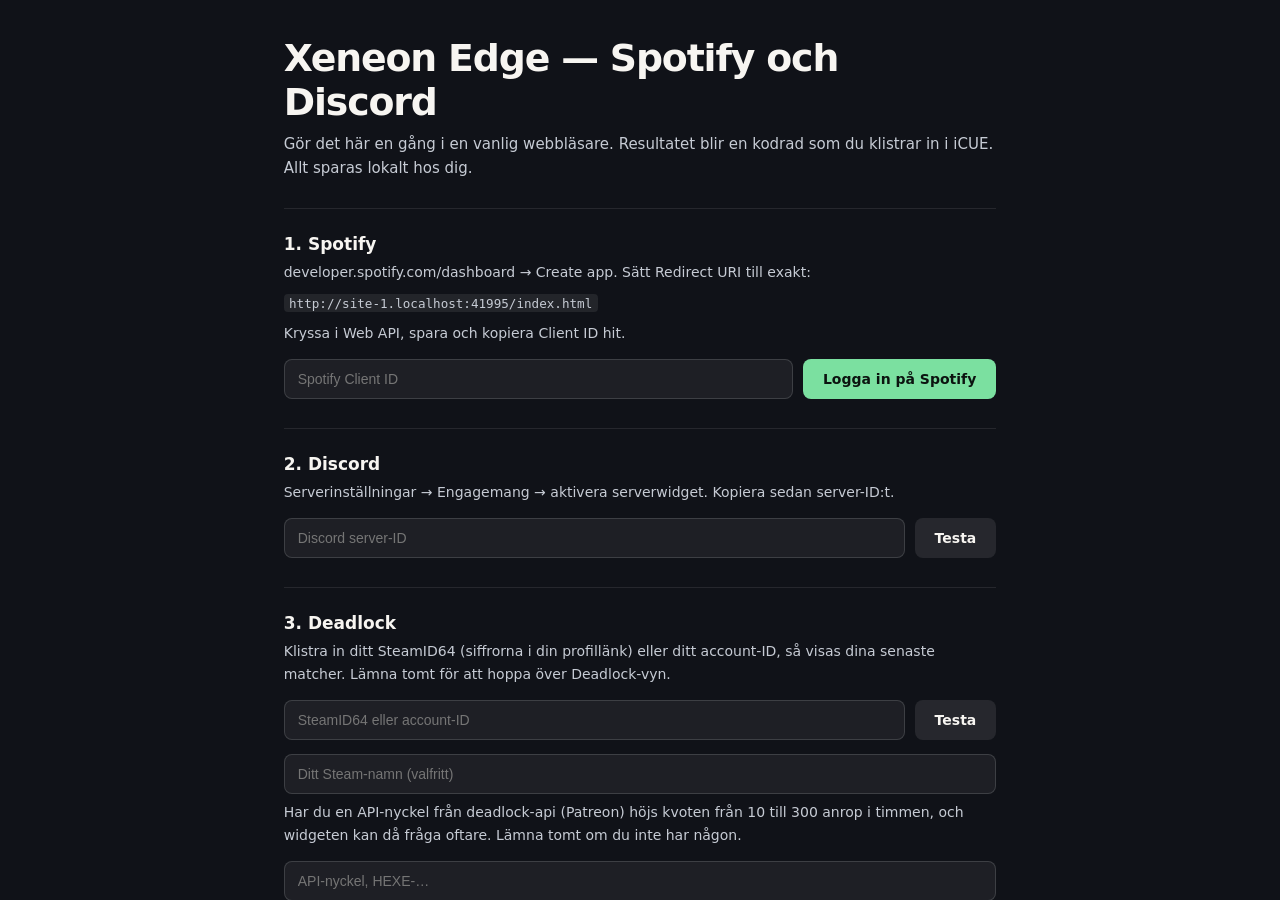
==== commit a2040ae0: "Add files via upload" ====
--- a/index.html
+++ b/index.html
@@ -4,7 +4,7 @@
 <meta charset="utf-8">
 <meta name="viewport" content="width=device-width, initial-scale=1, viewport-fit=cover">
 <title>Xeneon Edge — Spotify / Discord</title>
-<link rel="stylesheet" href="styles.css?v=45">
+<link rel="stylesheet" href="styles.css?v=46">
 </head>
 
 <body data-view="spotify">
@@ -101,7 +101,7 @@
     <button id="itemsBtn">Items</button>
     <span id="dlClose">Swipe up to close</span>
     <button id="patchBtn" title="Patch notes">
-      <img src="ui/patchnotes.png?v=45" alt="">
+      <img src="ui/patchnotes.png?v=46" alt="">
     </button>
   </div>
   <div id="listView">
@@ -233,15 +233,15 @@
   </div>
  </div>
 </div>
-<script src="js/core.js?v=45"></script>
-<script src="js/spotify.js?v=45"></script>
-<script src="js/weather.js?v=45"></script>
-<script src="js/deadlock-data.js?v=45"></script>
-<script src="js/deadlock-match.js?v=45"></script>
-<script src="js/deadlock-player.js?v=45"></script>
-<script src="js/deadlock-heroes.js?v=45"></script>
-<script src="js/deadlock-patch.js?v=45"></script>
-<script src="js/ui.js?v=45"></script>
-<script src="js/boot.js?v=45"></script>
+<script src="js/core.js?v=46"></script>
+<script src="js/spotify.js?v=46"></script>
+<script src="js/weather.js?v=46"></script>
+<script src="js/deadlock-data.js?v=46"></script>
+<script src="js/deadlock-match.js?v=46"></script>
+<script src="js/deadlock-player.js?v=46"></script>
+<script src="js/deadlock-heroes.js?v=46"></script>
+<script src="js/deadlock-patch.js?v=46"></script>
+<script src="js/ui.js?v=46"></script>
+<script src="js/boot.js?v=46"></script>
 </body>
 </html>
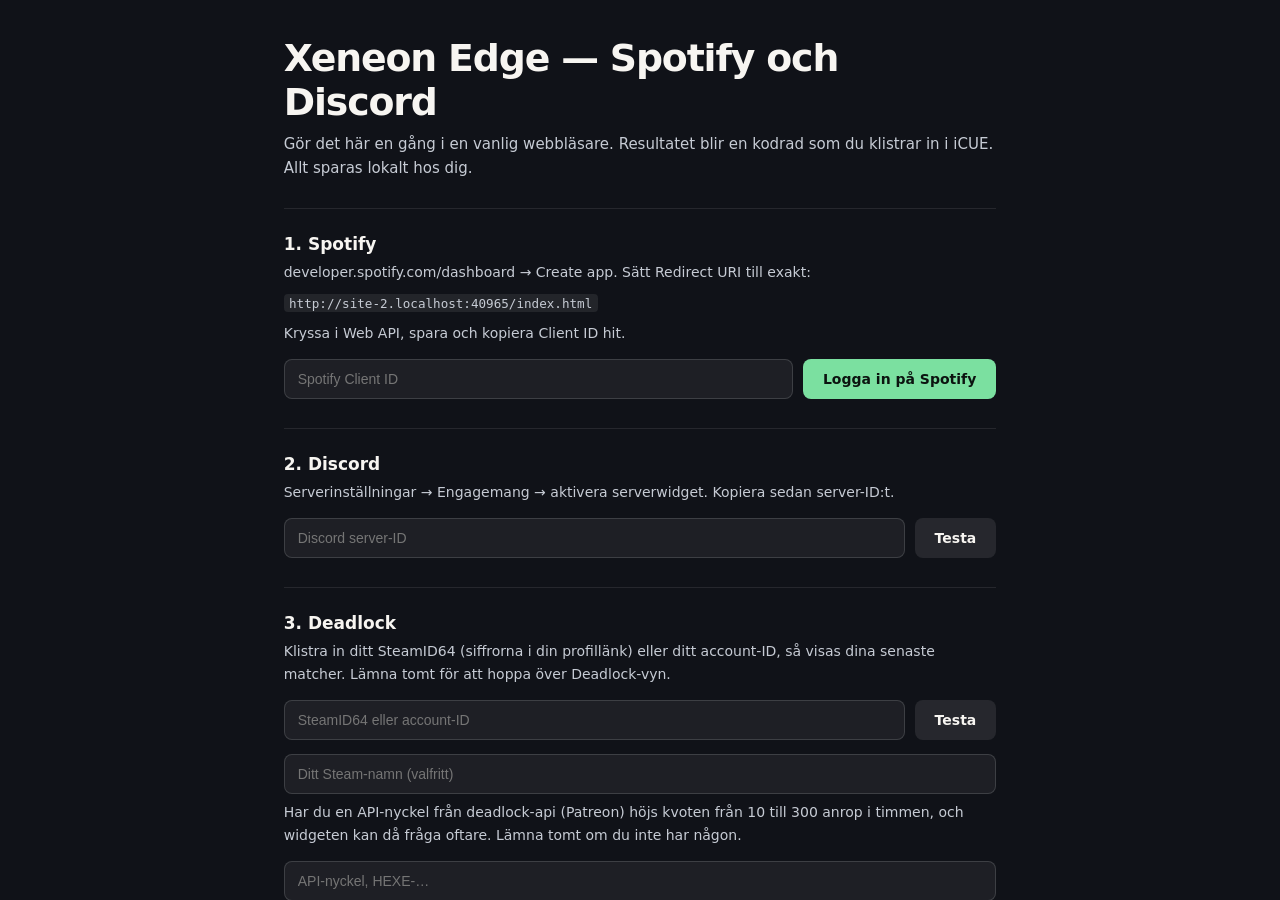
==== commit 539aff07: "Add files via upload" ====
--- a/index.html
+++ b/index.html
@@ -4,7 +4,7 @@
 <meta charset="utf-8">
 <meta name="viewport" content="width=device-width, initial-scale=1, viewport-fit=cover">
 <title>Xeneon Edge — Spotify / Discord</title>
-<link rel="stylesheet" href="styles.css?v=46">
+<link rel="stylesheet" href="styles.css?v=47">
 </head>
 
 <body data-view="spotify">
@@ -101,7 +101,7 @@
     <button id="itemsBtn">Items</button>
     <span id="dlClose">Swipe up to close</span>
     <button id="patchBtn" title="Patch notes">
-      <img src="ui/patchnotes.png?v=46" alt="">
+      <img src="ui/patchnotes.png?v=47" alt="">
     </button>
   </div>
   <div id="listView">
@@ -233,15 +233,15 @@
   </div>
  </div>
 </div>
-<script src="js/core.js?v=46"></script>
-<script src="js/spotify.js?v=46"></script>
-<script src="js/weather.js?v=46"></script>
-<script src="js/deadlock-data.js?v=46"></script>
-<script src="js/deadlock-match.js?v=46"></script>
-<script src="js/deadlock-player.js?v=46"></script>
-<script src="js/deadlock-heroes.js?v=46"></script>
-<script src="js/deadlock-patch.js?v=46"></script>
-<script src="js/ui.js?v=46"></script>
-<script src="js/boot.js?v=46"></script>
+<script src="js/core.js?v=47"></script>
+<script src="js/spotify.js?v=47"></script>
+<script src="js/weather.js?v=47"></script>
+<script src="js/deadlock-data.js?v=47"></script>
+<script src="js/deadlock-match.js?v=47"></script>
+<script src="js/deadlock-player.js?v=47"></script>
+<script src="js/deadlock-heroes.js?v=47"></script>
+<script src="js/deadlock-patch.js?v=47"></script>
+<script src="js/ui.js?v=47"></script>
+<script src="js/boot.js?v=47"></script>
 </body>
 </html>
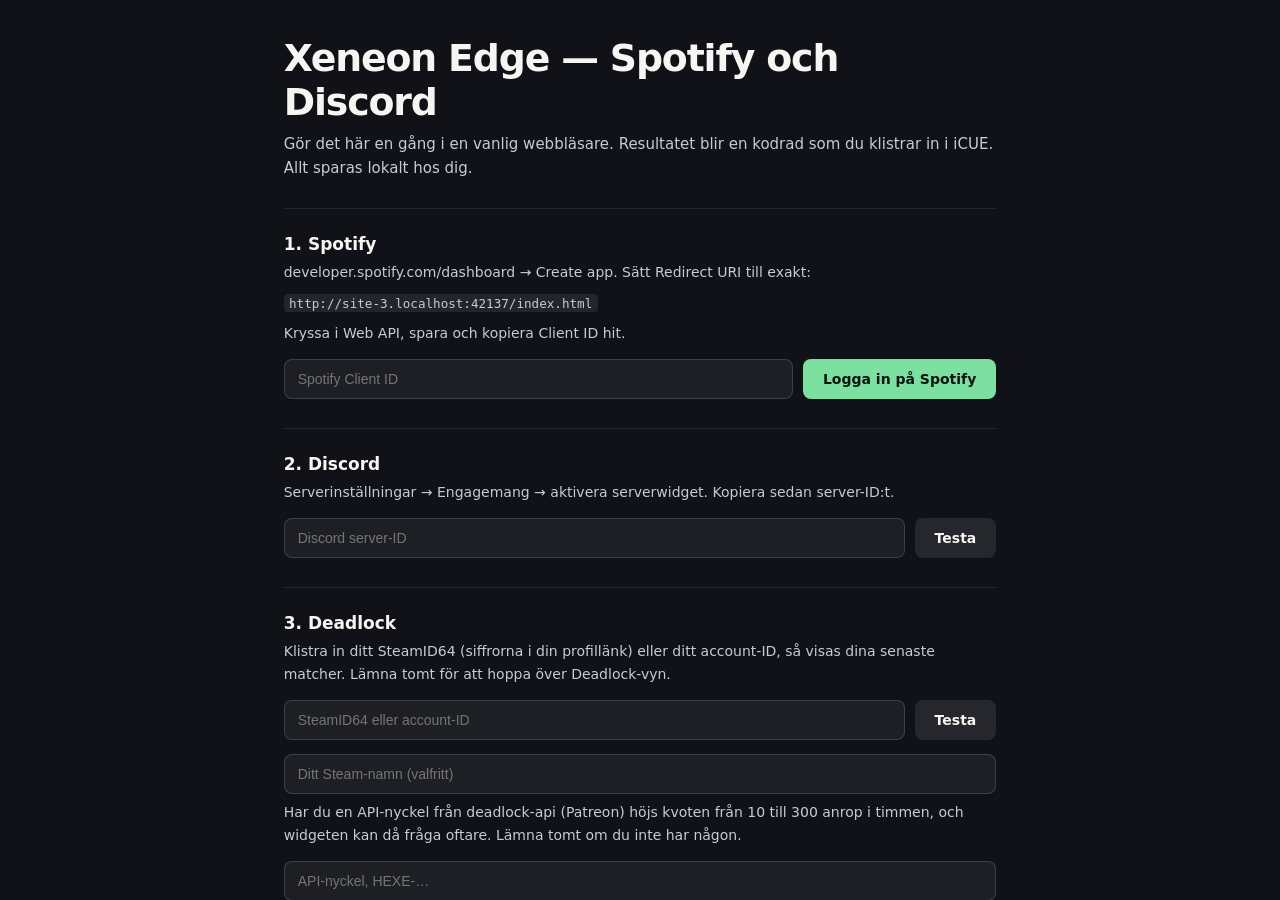
==== commit 85b317ae: "Add files via upload" ====
--- a/index.html
+++ b/index.html
@@ -4,7 +4,7 @@
 <meta charset="utf-8">
 <meta name="viewport" content="width=device-width, initial-scale=1, viewport-fit=cover">
 <title>Xeneon Edge — Spotify / Discord</title>
-<link rel="stylesheet" href="styles.css?v=47">
+<link rel="stylesheet" href="styles.css?v=48">
 </head>
 
 <body data-view="spotify">
@@ -93,6 +93,7 @@
          onload="document.getElementById('dlHead').classList.add('haslogo')"
          onerror="this.remove()">
     <h2>Deadlock</h2>
+    <span id="dlRank"></span>
     <span id="dlForm"></span>
     <span id="dlStreak"></span>
     <span id="dlFresh"></span>
@@ -101,7 +102,7 @@
     <button id="itemsBtn">Items</button>
     <span id="dlClose">Swipe up to close</span>
     <button id="patchBtn" title="Patch notes">
-      <img src="ui/patchnotes.png?v=47" alt="">
+      <img src="ui/patchnotes.png?v=48" alt="">
     </button>
   </div>
   <div id="listView">
@@ -233,15 +234,15 @@
   </div>
  </div>
 </div>
-<script src="js/core.js?v=47"></script>
-<script src="js/spotify.js?v=47"></script>
-<script src="js/weather.js?v=47"></script>
-<script src="js/deadlock-data.js?v=47"></script>
-<script src="js/deadlock-match.js?v=47"></script>
-<script src="js/deadlock-player.js?v=47"></script>
-<script src="js/deadlock-heroes.js?v=47"></script>
-<script src="js/deadlock-patch.js?v=47"></script>
-<script src="js/ui.js?v=47"></script>
-<script src="js/boot.js?v=47"></script>
+<script src="js/core.js?v=48"></script>
+<script src="js/spotify.js?v=48"></script>
+<script src="js/weather.js?v=48"></script>
+<script src="js/deadlock-data.js?v=48"></script>
+<script src="js/deadlock-match.js?v=48"></script>
+<script src="js/deadlock-player.js?v=48"></script>
+<script src="js/deadlock-heroes.js?v=48"></script>
+<script src="js/deadlock-patch.js?v=48"></script>
+<script src="js/ui.js?v=48"></script>
+<script src="js/boot.js?v=48"></script>
 </body>
 </html>
--- a/styles.css
+++ b/styles.css
@@ -294,6 +294,27 @@
   #dlHead h2{font-size:clamp(20px,6vh,60px);font-weight:800;letter-spacing:-.03em;color:#F0CB93;
              text-shadow:0 2px 20px rgba(0,0,0,.35)}
   #dlForm{font-size:var(--meta);color:var(--ink-dim)}
+  /* min egen rank i rubrikraden */
+  #dlRank{display:none;align-items:center;gap:.4em;font-size:var(--meta);
+        padding:.1em .7em .1em .3em;border-radius:99px;color:#F5DCB4;
+        background:rgba(232,184,114,.14);border:1px solid rgba(232,184,114,.26)}
+  #dlRank.on{display:flex}
+  #dlRank b{font-size:calc(var(--meta) * .8);font-weight:700}
+  /* lägesetiketter på matchkorten */
+  .mmode{display:flex;flex-wrap:wrap;gap:.3em;margin-top:.35em}
+  .chip{display:inline-flex;align-items:center;gap:.3em;
+        font-size:calc(var(--meta) * .62);letter-spacing:.06em;text-transform:uppercase;
+        padding:.1em .55em;border-radius:99px;white-space:nowrap;
+        background:rgba(255,255,255,.09);border:1px solid rgba(255,255,255,.12);
+        color:var(--ink-dim)}
+  .chip.ranked{background:rgba(232,184,114,.2);border-color:rgba(232,184,114,.4);color:#F5DCB4}
+  .chip.rank{text-transform:none;letter-spacing:.02em;padding-left:.2em}
+  .chip b.up{color:#7CE0A6} .chip b.down{color:#E88E86}
+  #dlRank b.up{color:#7CE0A6} #dlRank b.down{color:#E88E86}
+  .rankico{width:clamp(14px,2.6vh,26px);height:clamp(14px,2.6vh,26px);object-fit:contain;
+        flex:none;opacity:0;transition:opacity .18s ease}
+  .rankico.in{opacity:1}
+  .rankico.big{width:clamp(20px,3.6vh,38px);height:clamp(20px,3.6vh,38px)}
   #dlForm b{color:var(--ink)}
   #dlStreak{font-size:var(--meta);padding:.15em .8em;border-radius:99px;
             background:rgba(232,184,114,.2);color:#F5DCB4;
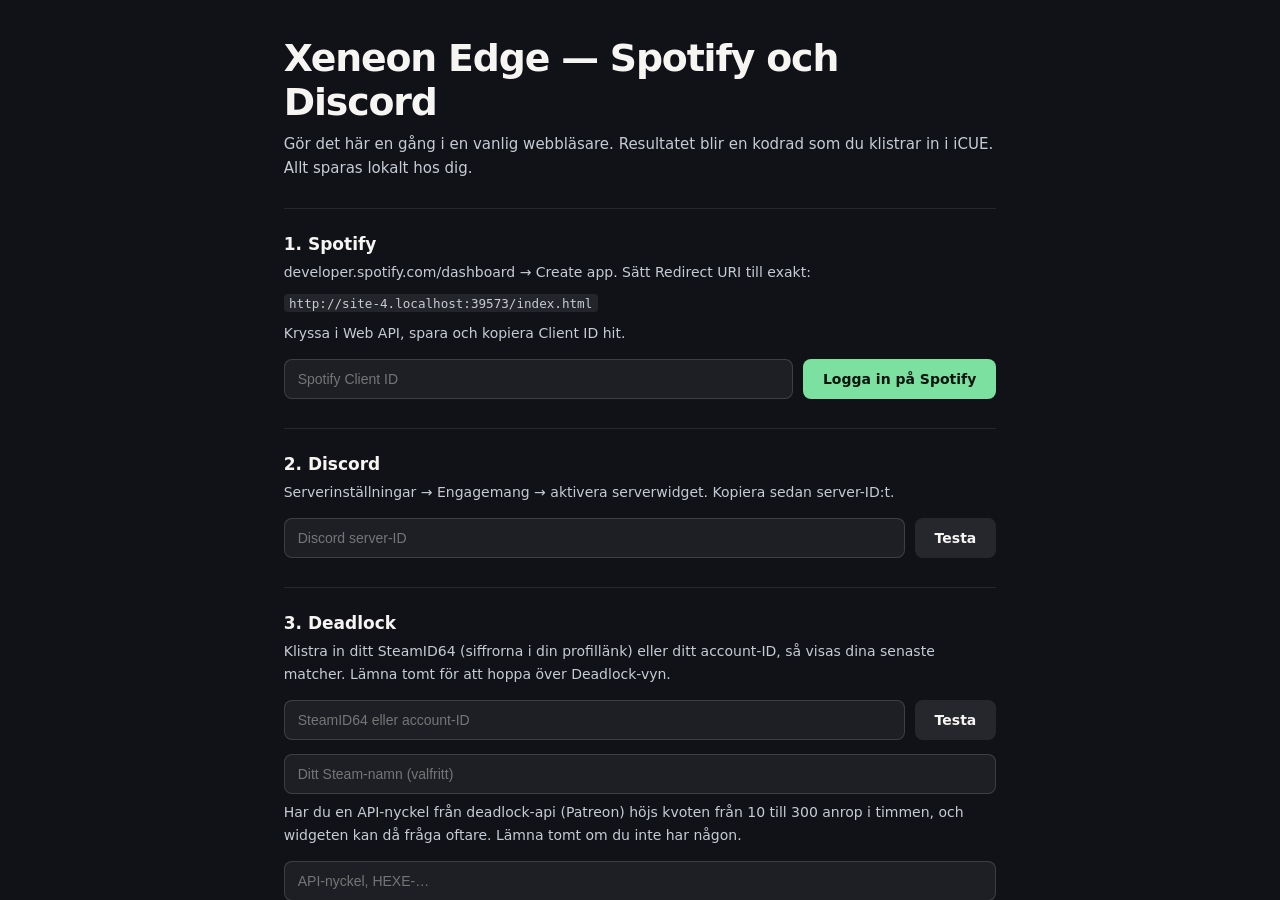
==== commit 40e8555d: "Add files via upload" ====
--- a/index.html
+++ b/index.html
@@ -4,7 +4,7 @@
 <meta charset="utf-8">
 <meta name="viewport" content="width=device-width, initial-scale=1, viewport-fit=cover">
 <title>Xeneon Edge — Spotify / Discord</title>
-<link rel="stylesheet" href="styles.css?v=48">
+<link rel="stylesheet" href="styles.css?v=49">
 </head>
 
 <body data-view="spotify">
@@ -102,7 +102,7 @@
     <button id="itemsBtn">Items</button>
     <span id="dlClose">Swipe up to close</span>
     <button id="patchBtn" title="Patch notes">
-      <img src="ui/patchnotes.png?v=48" alt="">
+      <img src="ui/patchnotes.png?v=49" alt="">
     </button>
   </div>
   <div id="listView">
@@ -234,15 +234,15 @@
   </div>
  </div>
 </div>
-<script src="js/core.js?v=48"></script>
-<script src="js/spotify.js?v=48"></script>
-<script src="js/weather.js?v=48"></script>
-<script src="js/deadlock-data.js?v=48"></script>
-<script src="js/deadlock-match.js?v=48"></script>
-<script src="js/deadlock-player.js?v=48"></script>
-<script src="js/deadlock-heroes.js?v=48"></script>
-<script src="js/deadlock-patch.js?v=48"></script>
-<script src="js/ui.js?v=48"></script>
-<script src="js/boot.js?v=48"></script>
+<script src="js/core.js?v=49"></script>
+<script src="js/spotify.js?v=49"></script>
+<script src="js/weather.js?v=49"></script>
+<script src="js/deadlock-data.js?v=49"></script>
+<script src="js/deadlock-match.js?v=49"></script>
+<script src="js/deadlock-player.js?v=49"></script>
+<script src="js/deadlock-heroes.js?v=49"></script>
+<script src="js/deadlock-patch.js?v=49"></script>
+<script src="js/ui.js?v=49"></script>
+<script src="js/boot.js?v=49"></script>
 </body>
 </html>
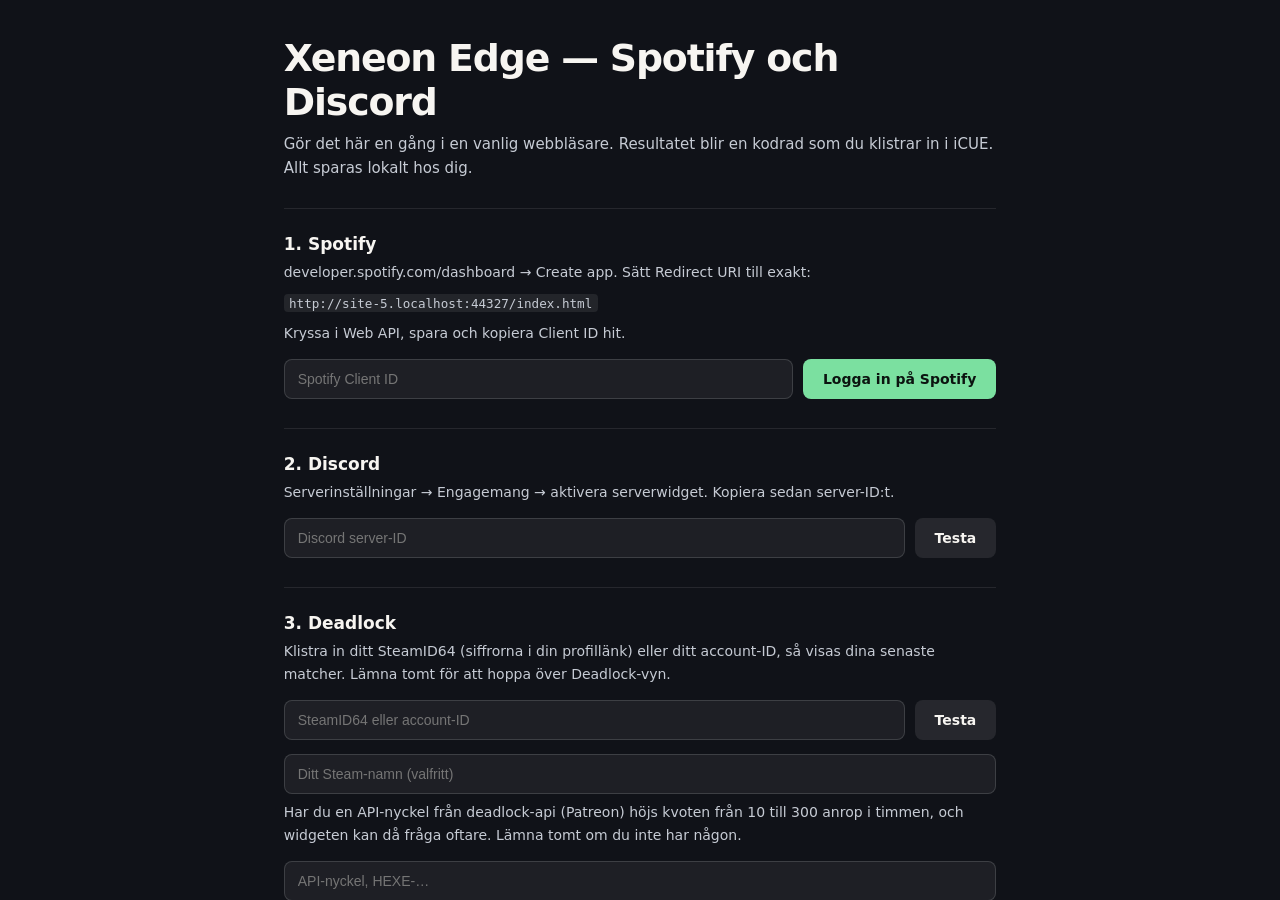
==== commit 9f8bdd49: "Add files via upload" ====
--- a/index.html
+++ b/index.html
@@ -4,7 +4,7 @@
 <meta charset="utf-8">
 <meta name="viewport" content="width=device-width, initial-scale=1, viewport-fit=cover">
 <title>Xeneon Edge — Spotify / Discord</title>
-<link rel="stylesheet" href="styles.css?v=49">
+<link rel="stylesheet" href="styles.css?v=50">
 </head>
 
 <body data-view="spotify">
@@ -102,7 +102,7 @@
     <button id="itemsBtn">Items</button>
     <span id="dlClose">Swipe up to close</span>
     <button id="patchBtn" title="Patch notes">
-      <img src="ui/patchnotes.png?v=49" alt="">
+      <img src="ui/patchnotes.png?v=50" alt="">
     </button>
   </div>
   <div id="listView">
@@ -234,15 +234,15 @@
   </div>
  </div>
 </div>
-<script src="js/core.js?v=49"></script>
-<script src="js/spotify.js?v=49"></script>
-<script src="js/weather.js?v=49"></script>
-<script src="js/deadlock-data.js?v=49"></script>
-<script src="js/deadlock-match.js?v=49"></script>
-<script src="js/deadlock-player.js?v=49"></script>
-<script src="js/deadlock-heroes.js?v=49"></script>
-<script src="js/deadlock-patch.js?v=49"></script>
-<script src="js/ui.js?v=49"></script>
-<script src="js/boot.js?v=49"></script>
+<script src="js/core.js?v=50"></script>
+<script src="js/spotify.js?v=50"></script>
+<script src="js/weather.js?v=50"></script>
+<script src="js/deadlock-data.js?v=50"></script>
+<script src="js/deadlock-match.js?v=50"></script>
+<script src="js/deadlock-player.js?v=50"></script>
+<script src="js/deadlock-heroes.js?v=50"></script>
+<script src="js/deadlock-patch.js?v=50"></script>
+<script src="js/ui.js?v=50"></script>
+<script src="js/boot.js?v=50"></script>
 </body>
 </html>
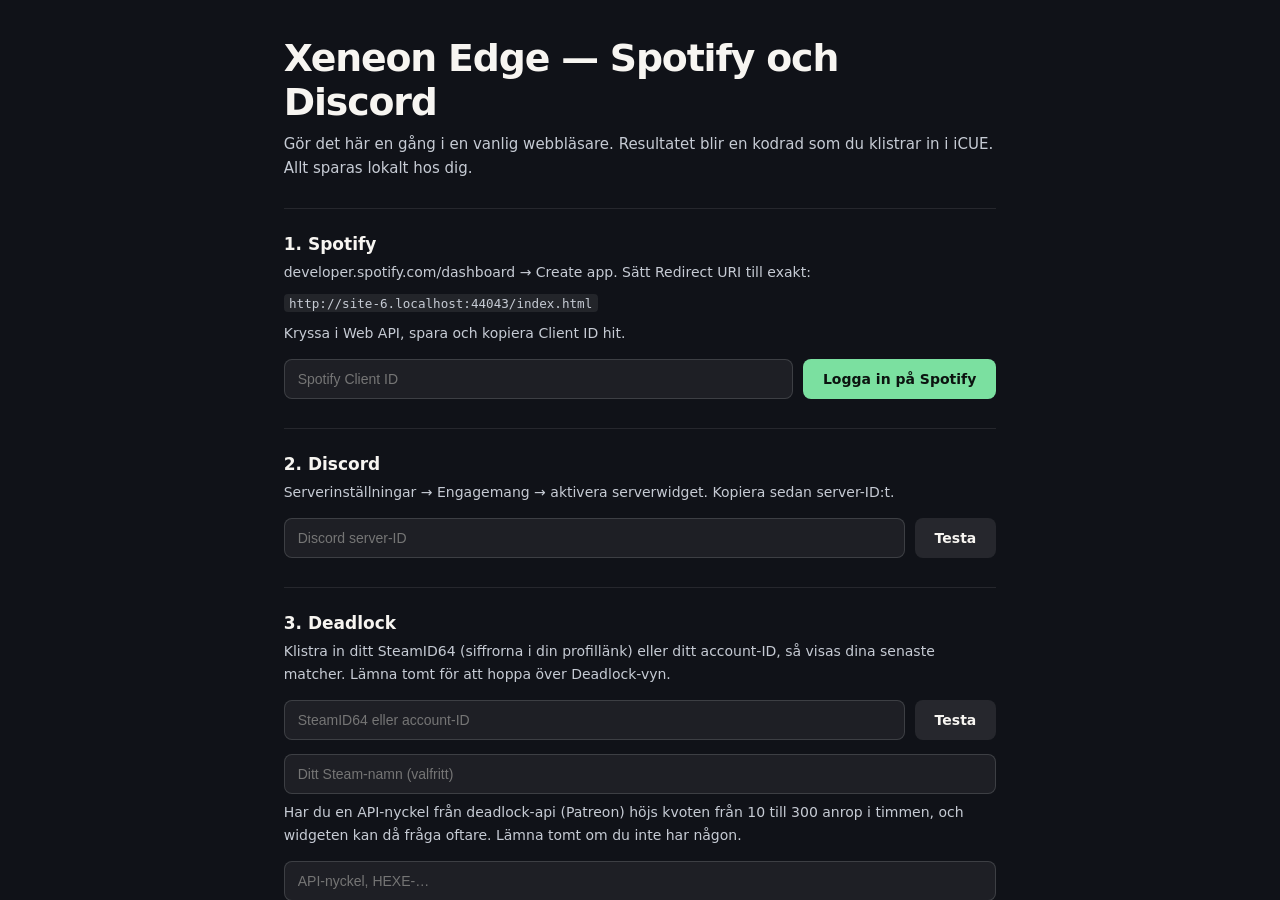
==== commit f3f75db1: "Add files via upload" ====
--- a/index.html
+++ b/index.html
@@ -4,7 +4,7 @@
 <meta charset="utf-8">
 <meta name="viewport" content="width=device-width, initial-scale=1, viewport-fit=cover">
 <title>Xeneon Edge — Spotify / Discord</title>
-<link rel="stylesheet" href="styles.css?v=50">
+<link rel="stylesheet" href="styles.css?v=51">
 </head>
 
 <body data-view="spotify">
@@ -102,7 +102,7 @@
     <button id="itemsBtn">Items</button>
     <span id="dlClose">Swipe up to close</span>
     <button id="patchBtn" title="Patch notes">
-      <img src="ui/patchnotes.png?v=50" alt="">
+      <img src="ui/patchnotes.png?v=51" alt="">
     </button>
   </div>
   <div id="listView">
@@ -234,15 +234,15 @@
   </div>
  </div>
 </div>
-<script src="js/core.js?v=50"></script>
-<script src="js/spotify.js?v=50"></script>
-<script src="js/weather.js?v=50"></script>
-<script src="js/deadlock-data.js?v=50"></script>
-<script src="js/deadlock-match.js?v=50"></script>
-<script src="js/deadlock-player.js?v=50"></script>
-<script src="js/deadlock-heroes.js?v=50"></script>
-<script src="js/deadlock-patch.js?v=50"></script>
-<script src="js/ui.js?v=50"></script>
-<script src="js/boot.js?v=50"></script>
+<script src="js/core.js?v=51"></script>
+<script src="js/spotify.js?v=51"></script>
+<script src="js/weather.js?v=51"></script>
+<script src="js/deadlock-data.js?v=51"></script>
+<script src="js/deadlock-match.js?v=51"></script>
+<script src="js/deadlock-player.js?v=51"></script>
+<script src="js/deadlock-heroes.js?v=51"></script>
+<script src="js/deadlock-patch.js?v=51"></script>
+<script src="js/ui.js?v=51"></script>
+<script src="js/boot.js?v=51"></script>
 </body>
 </html>
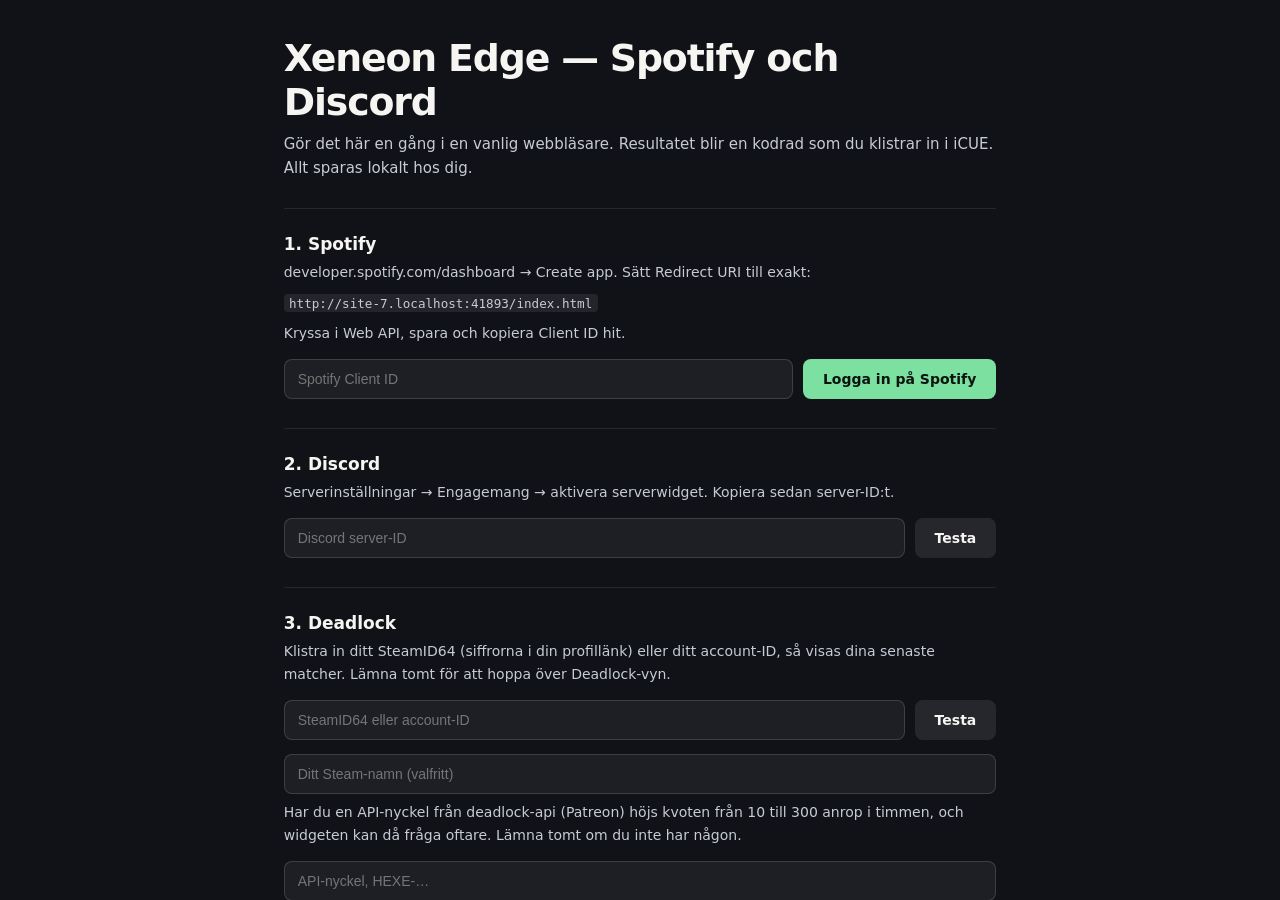
==== commit 7c3213c6: "Add files via upload" ====
--- a/index.html
+++ b/index.html
@@ -4,7 +4,7 @@
 <meta charset="utf-8">
 <meta name="viewport" content="width=device-width, initial-scale=1, viewport-fit=cover">
 <title>Xeneon Edge — Spotify / Discord</title>
-<link rel="stylesheet" href="styles.css?v=51">
+<link rel="stylesheet" href="styles.css?v=52">
 </head>
 
 <body data-view="spotify">
@@ -102,7 +102,7 @@
     <button id="itemsBtn">Items</button>
     <span id="dlClose">Swipe up to close</span>
     <button id="patchBtn" title="Patch notes">
-      <img src="ui/patchnotes.png?v=51" alt="">
+      <img src="ui/patchnotes.png?v=52" alt="">
     </button>
   </div>
   <div id="listView">
@@ -234,15 +234,15 @@
   </div>
  </div>
 </div>
-<script src="js/core.js?v=51"></script>
-<script src="js/spotify.js?v=51"></script>
-<script src="js/weather.js?v=51"></script>
-<script src="js/deadlock-data.js?v=51"></script>
-<script src="js/deadlock-match.js?v=51"></script>
-<script src="js/deadlock-player.js?v=51"></script>
-<script src="js/deadlock-heroes.js?v=51"></script>
-<script src="js/deadlock-patch.js?v=51"></script>
-<script src="js/ui.js?v=51"></script>
-<script src="js/boot.js?v=51"></script>
+<script src="js/core.js?v=52"></script>
+<script src="js/spotify.js?v=52"></script>
+<script src="js/weather.js?v=52"></script>
+<script src="js/deadlock-data.js?v=52"></script>
+<script src="js/deadlock-match.js?v=52"></script>
+<script src="js/deadlock-player.js?v=52"></script>
+<script src="js/deadlock-heroes.js?v=52"></script>
+<script src="js/deadlock-patch.js?v=52"></script>
+<script src="js/ui.js?v=52"></script>
+<script src="js/boot.js?v=52"></script>
 </body>
 </html>
